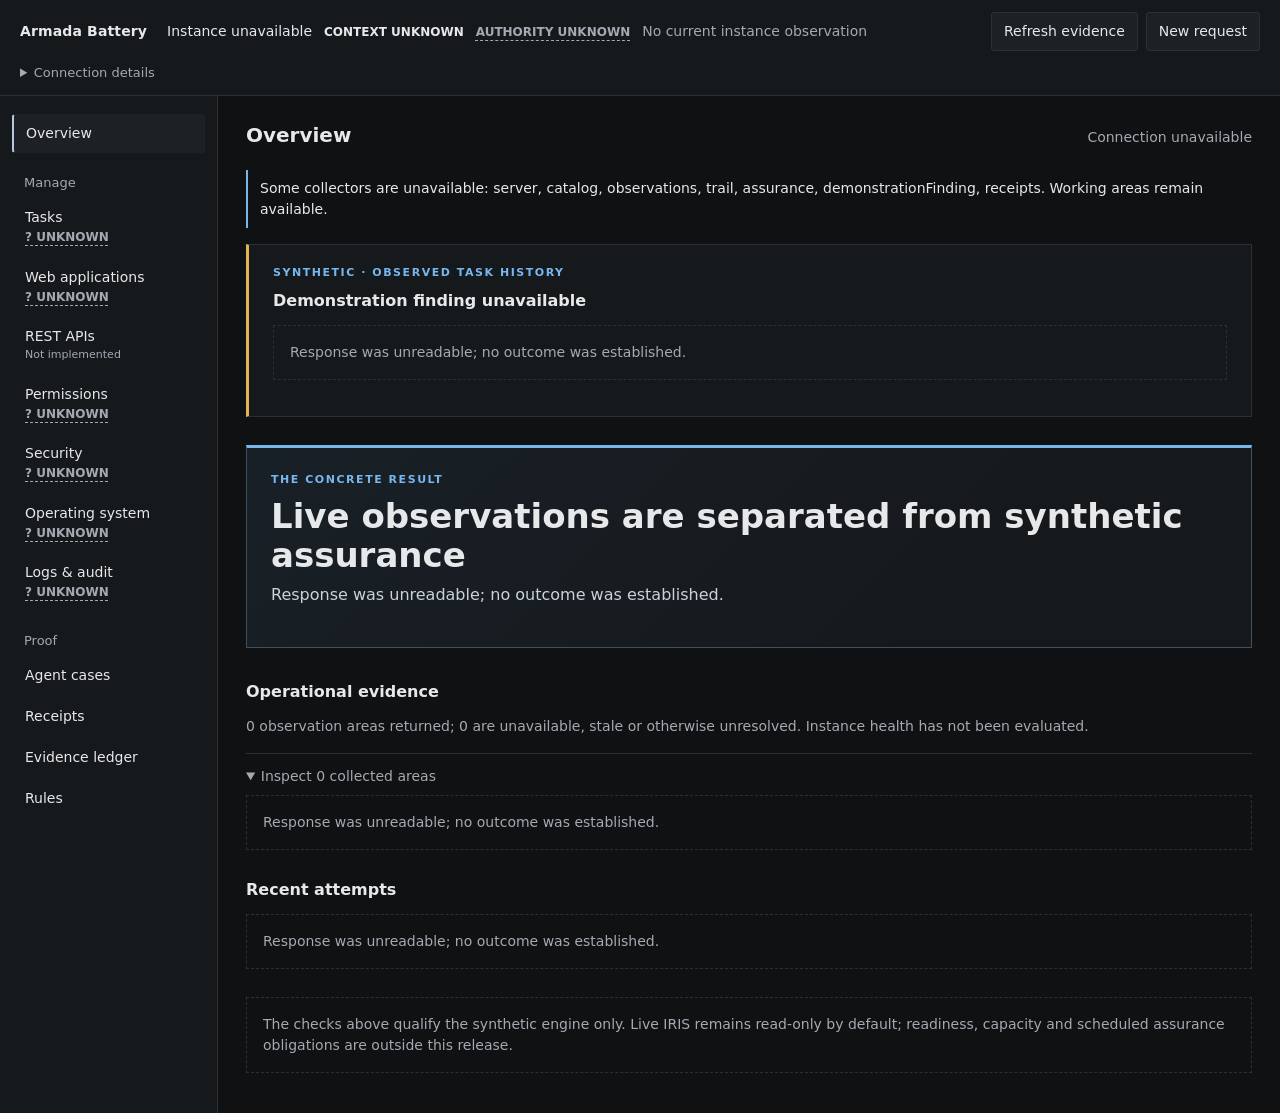
==== static/index.html @ 93148716 "Connect native AI Hub cases to durable receipts and qualify real IRIS workflow" ====
<!doctype html>
<html lang="en">
  <head>
    <meta charset="utf-8" />
    <meta name="viewport" content="width=device-width, initial-scale=1" />
    <title>Armada Battery · Operations</title>
    <link rel="stylesheet" href="/static/app.css" />
  </head>
  <body>
    <a class="skip" href="#workspace">Skip to workspace</a>
    <header class="status-bar">
      <strong class="wordmark">Armada Battery</strong>
      <span id="instance">Instance unknown</span
      ><span id="adapter" class="badge unknown">? CONNECTING</span
      ><span id="authority" class="badge unknown">? AUTHORITY UNKNOWN</span>
      <span id="freshness" class="quiet">No observation yet</span>
      <div class="header-actions">
        <button id="refresh" type="button">Refresh evidence</button
        ><button id="new-request" type="button">New request</button>
      </div>
      <details class="instance-detail">
        <summary>Connection details</summary>
        <div id="connection">Connecting…</div>
      </details>
    </header>
    <div class="shell">
      <nav aria-label="Management areas" id="navigation">
        <button
          class="nav-toggle"
          type="button"
          aria-expanded="false"
          aria-controls="nav-items"
        >
          Management navigation
        </button>
        <div id="nav-items">
          <button data-page="overview" aria-current="page">Overview</button>
          <p>Manage</p>
          <button data-page="tasks">
            Tasks <span data-quality="tasks"></span>
          </button>
          <button data-page="webapps">
            Web applications <span data-quality="web_apps"></span>
          </button>
          <button data-page="rest">
            REST APIs <span class="quiet">Not implemented</span>
          </button>
          <button data-page="permissions">
            Permissions <span data-quality="users"></span>
          </button>
          <button data-page="security">
            Security <span data-quality="tls"></span>
          </button>
          <button data-page="os">
            Operating system <span data-quality="system"></span>
          </button>
          <button data-page="logs">
            Logs &amp; audit <span data-quality="audit"></span>
          </button>
          <p>Proof</p>
          <button data-page="cases">Agent cases</button>
          <button data-page="receipts">Receipts</button>
          <button data-page="ledger">Evidence ledger</button>
          <button data-page="rules">Rules</button>
        </div>
      </nav>
      <main id="workspace" tabindex="-1">
        <div class="page-heading">
          <h1 id="page-title">Overview</h1>
          <span id="page-state" class="quiet">Loading observations…</span>
        </div>
        <div
          id="status-message"
          role="status"
          aria-atomic="true"
          class="message"
        ></div>
        <div
          id="error-message"
          role="alert"
          aria-atomic="true"
          class="error-message"
        ></div>
        <section id="login-panel" hidden>
          <h2>Operator sign-in</h2>
          <p>
            Enter this installation’s Battery access key. IRIS credentials
            remain on the server.
          </p>
          <form id="login-form">
            <label for="access-key">Access key</label
            ><input
              id="access-key"
              type="password"
              autocomplete="current-password"
              required
            /><button type="submit">Sign in</button>
          </form>
        </section>
        <section id="page-content"></section>
        <section id="request-workspace" hidden>
          <ol id="lifecycle" class="lifecycle" aria-label="Action lifecycle">
            <li data-stage="prepare" aria-current="step">1 Prepare</li>
            <li data-stage="authorize">2 Authorize</li>
            <li data-stage="execute">3 Execute</li>
            <li data-stage="verify">4 Verify</li>
          </ol>
          <p id="certificate-time" class="quiet">No authorization prepared.</p>
          <details id="intent-editor" open>
            <summary>Requested outcome</summary>
            <form id="intent-form">
              <label for="workflow">Request</label>
              <select id="workflow">
                <option value="run">Run an existing task once</option>
                <option value="schedule">Schedule an existing task</option>
                <option value="webapp">Create a REST application</option>
                <option value="role">Give a user a reviewed role</option>
              </select>
              <div class="workflow-fields" data-workflow="run schedule">
                <label for="task">Task</label
                ><select id="task"></select>
                <div id="task-detail" class="detail"></div>
              </div>
              <div class="workflow-fields" data-workflow="run">
                <label class="check"
                  ><input id="reviewed" type="checkbox" /> I reviewed this task
                  definition and its described side effects.</label
                >
              </div>
              <div class="workflow-fields" data-workflow="schedule" hidden>
                <label for="period">Period</label>
                <select id="period">
                  <option>Daily</option>
                  <option>Weekly</option>
                  <option>Monthly</option>
                  <option>On Demand</option>
                </select>
                <label for="start-time">Server-local start time</label
                ><input id="start-time" value="02:30" placeholder="HH:MM" />
                <label for="every">Every</label><input id="every" value="1" />
                <label for="day">Day(s)</label
                ><input id="day" placeholder="Weekly: 1–7, e.g. 27" />
              </div>
              <div class="workflow-fields" data-workflow="webapp" hidden>
                <label for="app-name">Application path</label
                ><input id="app-name" value="/api/orders" />
                <label for="namespace">Namespace</label
                ><select id="namespace"></select>
                <label for="dispatch">Dispatch class</label
                ><input id="dispatch" value="Demo.Orders" />
                <label for="resource">Access resource</label
                ><select id="resource"></select>
              </div>
              <div class="workflow-fields" data-workflow="role" hidden>
                <label for="username">User</label
                ><select id="username"></select>
                <label for="role-name">Role</label
                ><select id="role-name"></select>
                <label class="check"
                  ><input id="role-reviewed" type="checkbox" /> I reviewed this
                  role’s resources and inherited roles.</label
                >
              </div>
              <button id="prepare" type="submit">Prepare change</button>
            </form>
          </details>
          <div class="decision-grid">
            <section class="finding-panel">
              <h2 id="finding-title">No action prepared</h2>
              <p id="finding-copy">Choose an outcome and review its target.</p>
              <h3>Prerequisites</h3>
              <div id="blockers">
                ? UNKNOWN — preparation has not evaluated this request.
              </div>
              <details>
                <summary>Inspect evidence and rule</summary>
                <div id="rule"></div>
                <div id="plan-evidence"></div>
              </details>
            </section>
            <section class="action-panel">
              <h2 id="action-title">Waiting for preparation</h2>
              <div id="contract"></div>
              <div class="action-controls">
                <p id="action-copy">
                  Prepare the exact intended change to establish eligibility.
                </p>
                <button id="execute" type="button" disabled>
                  Execute and verify
                </button>
              </div>
              <div id="receipt"></div>
            </section>
          </div>
        </section>
      </main>
    </div>
    <script src="/static/app.js"></script>
  </body>
</html>
---- static/app.css ----
:root {
  color-scheme: dark;
  --bg: #0f1113;
  --surface: #16191c;
  --raised: #1d2125;
  --rule: #2b3036;
  --text: #e6e8ea;
  --text-2: #a3aab2;
  --safe: #70c18b;
  --watch: #e3b254;
  --act: #f17e69;
  --blocked: #e681b7;
  --verify: #78b6ee;
  --unknown: #a3aab2;
  --focus: #b5c9de;
}
* {
  box-sizing: border-box;
}
body {
  margin: 0;
  background: var(--bg);
  color: var(--text);
  font:
    14px/1.5 system-ui,
    -apple-system,
    "Segoe UI",
    sans-serif;
  font-variant-numeric: tabular-nums;
}
button,
input,
select,
textarea {
  font: inherit;
  color: inherit;
}
button,
input,
select {
  border: 1px solid var(--rule);
  border-radius: 3px;
  background: var(--raised);
  padding: 8px 12px;
}
button {
  cursor: pointer;
}
button:hover:not(:disabled) {
  border-color: var(--text-2);
  background: #252b31;
}
button:disabled {
  color: var(--text-2);
  cursor: not-allowed;
  background: var(--surface);
}
button:focus-visible,
a:focus-visible,
input:focus-visible,
select:focus-visible,
summary:focus-visible,
[tabindex]:focus-visible {
  outline: 2px solid var(--focus);
  outline-offset: 3px;
}
a {
  color: var(--verify);
}
h1 {
  font-size: 20px;
  margin: 0;
}
h2 {
  font-size: 16px;
  margin: 0 0 12px;
}
h3 {
  font-size: 14px;
  margin: 20px 0 8px;
}
p {
  margin: 8px 0 16px;
}
code,
pre,
time,
.digest {
  font:
    13px/1.5 ui-monospace,
    "SFMono-Regular",
    Consolas,
    monospace;
}
pre {
  white-space: pre-wrap;
  overflow-wrap: anywhere;
  background: var(--bg);
  padding: 12px;
  border: 1px solid var(--rule);
  max-height: 400px;
  overflow: auto;
}
small,
.quiet {
  color: var(--text-2);
}
[hidden] {
  display: none !important;
}
.skip {
  position: absolute;
  left: 12px;
  top: -80px;
  background: var(--surface);
  padding: 12px;
  z-index: 10;
}
.skip:focus {
  top: 8px;
}
.status-bar {
  display: flex;
  gap: 12px;
  align-items: center;
  flex-wrap: wrap;
  padding: 12px 20px;
  border-bottom: 1px solid var(--rule);
  background: var(--surface);
}
.wordmark {
  margin-right: 8px;
  font-weight: 650;
  letter-spacing: 0.01em;
}
.header-actions {
  display: flex;
  gap: 8px;
  margin-left: auto;
}
.instance-detail {
  width: 100%;
  margin: 0;
  font-size: 13px;
  border: 0;
  padding: 0;
}
.instance-detail div {
  overflow-wrap: anywhere;
  padding: 8px 0;
  color: var(--text-2);
}
.shell {
  display: grid;
  grid-template-columns: 218px minmax(0, 1fr);
  min-height: calc(100vh - 104px);
}
nav {
  padding: 16px 12px;
  border-right: 1px solid var(--rule);
  background: var(--surface);
}
nav p {
  font-size: 13px;
  color: var(--text-2);
  padding: 0 12px;
  margin: 20px 0 6px;
}
nav button {
  display: block;
  text-align: left;
  width: 100%;
  border-color: transparent;
  background: transparent;
  padding: 8px 12px;
  margin: 2px 0;
}
nav button span {
  display: block;
  font-size: 11px;
}
nav [aria-current="page"] {
  background: var(--raised);
  border-left: 2px solid var(--focus);
}
.nav-toggle {
  display: none;
}
main {
  padding: 24px 28px;
  min-width: 0;
  max-width: 1600px;
  width: 100%;
}
.page-heading {
  display: flex;
  gap: 16px;
  align-items: baseline;
  justify-content: space-between;
  margin-bottom: 20px;
}
.message:empty,
.error-message:empty {
  display: none;
}
.message {
  border-left: 2px solid var(--verify);
  padding: 8px 12px;
  margin-bottom: 16px;
}
.error-message {
  border-left: 2px solid var(--act);
  padding: 8px 12px;
  margin-bottom: 16px;
  color: var(--act);
}
.badge {
  display: inline-flex;
  gap: 6px;
  align-items: center;
  font-size: 12px;
  white-space: normal;
  font-weight: 600;
}
.safe {
  color: var(--safe);
}
.watch {
  color: var(--watch);
}
.act {
  color: var(--act);
}
.blocked {
  color: var(--blocked);
}
.verify {
  color: var(--verify);
}
.unknown {
  color: var(--unknown);
  text-decoration: underline dashed;
  text-underline-offset: 4px;
}
.table-wrap {
  width: 100%;
  overflow: auto;
  margin: 12px 0 24px;
}
table {
  width: 100%;
  border-collapse: collapse;
  font-size: 13px;
}
th {
  text-align: left;
  font-weight: 500;
  color: var(--text-2);
  padding: 8px 12px;
  border-bottom: 1px solid var(--rule);
}
td {
  vertical-align: top;
  padding: 8px 12px;
  border-bottom: 1px solid var(--rule);
  overflow-wrap: anywhere;
}
td:first-child {
  padding-left: 0;
}
td small {
  display: block;
  margin-top: 4px;
}
.section {
  margin-bottom: 28px;
}
.finding-card {
  padding: 20px 24px;
  border: 1px solid var(--rule);
  border-left: 3px solid var(--watch);
  background: var(--surface);
}
.finding-card-heading {
  display: flex;
  align-items: baseline;
  justify-content: space-between;
  gap: 12px;
  flex-wrap: wrap;
}
.finding-card .fields {
  margin-bottom: 16px;
}
.finding-card > button {
  margin-right: 8px;
}
.proof-result {
  margin: 0 0 32px;
  padding: 24px;
  border: 1px solid #42505c;
  border-top: 3px solid var(--verify);
  background: linear-gradient(135deg, #182027 0%, var(--surface) 70%);
}
.proof-result h2 {
  margin-bottom: 8px;
  font-size: clamp(22px, 3vw, 34px);
  line-height: 1.15;
}
.eyebrow {
  margin: 0 0 8px;
  color: var(--verify);
  font-size: 11px;
  font-weight: 750;
  letter-spacing: .14em;
}
.proof-lede {
  max-width: 820px;
  color: #cbd2d8;
  font-size: 16px;
}
.proof-metrics {
  display: grid;
  grid-template-columns: repeat(3, minmax(0, 1fr));
  gap: 1px;
  margin: 22px 0;
  background: var(--rule);
  border: 1px solid var(--rule);
}
.proof-metrics div {
  display: flex;
  flex-direction: column;
  padding: 16px;
  background: var(--raised);
}
.proof-metrics strong {
  color: var(--safe);
  font-size: 26px;
  line-height: 1;
}
.proof-metrics span {
  margin-top: 7px;
  color: var(--text-2);
  font-size: 12px;
  text-transform: uppercase;
  letter-spacing: .05em;
}
.proof-disclosure {
  border-top: 0;
}
.proof-checks {
  display: grid;
  grid-template-columns: repeat(2, minmax(0, 1fr));
  gap: 10px;
  padding: 0;
  list-style: none;
}
.proof-checks li {
  display: grid;
  grid-template-columns: auto 1fr;
  gap: 2px 10px;
  padding: 12px;
  border: 1px solid var(--rule);
}
.proof-checks li span:last-child {
  grid-column: 2;
  color: var(--text-2);
  font-size: 12px;
}
.proof-actions {
  display: flex;
  gap: 14px;
  align-items: center;
  margin-top: 20px;
}
.proof-actions button {
  border-color: var(--verify);
  background: #20394f;
  font-weight: 650;
}
.receipt-verdict {
  margin: 14px 0;
  padding: 12px;
  border-left: 3px solid var(--safe);
  background: var(--raised);
  font-size: 15px;
}
.empty {
  border: 1px dashed var(--rule);
  padding: 16px;
  color: var(--text-2);
}
.lifecycle {
  display: flex;
  gap: 16px;
  list-style: none;
  padding: 12px 0;
  border-block: 1px solid var(--rule);
  margin: 0;
}
.lifecycle li {
  color: var(--text-2);
  font-size: 13px;
}
.lifecycle [aria-current="step"] {
  color: var(--text);
  font-weight: 650;
  border-bottom: 2px solid var(--focus);
}
details {
  border-top: 1px solid var(--rule);
  padding-top: 12px;
  margin: 16px 0;
}
summary {
  cursor: pointer;
  color: var(--text-2);
}
#intent-editor {
  margin-bottom: 24px;
}
#intent-form {
  max-width: 680px;
  padding: 12px 0;
}
label {
  display: block;
  margin: 12px 0 6px;
  color: var(--text-2);
}
input:not([type="checkbox"]),
select {
  display: block;
  width: 100%;
}
.check {
  display: flex;
  gap: 8px;
  align-items: flex-start;
  color: var(--text);
  margin-block: 16px;
}
.check input {
  width: 16px;
  height: 16px;
  flex: 0 0 16px;
  margin: 3px 0;
}
.detail {
  color: var(--text-2);
  margin-top: 8px;
  font-size: 13px;
}
.decision-grid {
  display: grid;
  grid-template-columns: minmax(0, 1.3fr) minmax(0, 1fr);
  gap: 16px;
}
.finding-panel,
.action-panel {
  background: var(--surface);
  border: 1px solid var(--rule);
  padding: 16px;
  min-width: 0;
}
.prerequisite {
  border-top: 1px solid var(--rule);
  padding: 10px 0;
}
.prerequisite small {
  display: block;
}
.action-controls {
  border-top: 1px solid var(--rule);
  padding-top: 12px;
  margin-top: 16px;
}
.action-controls button {
  width: 100%;
  border-color: var(--focus);
}
dl.fields {
  display: grid;
  grid-template-columns: minmax(105px, 0.6fr) minmax(0, 1fr);
  gap: 6px 16px;
  margin: 12px 0;
  font-size: 13px;
}
.fields dt {
  color: var(--text-2);
}
.fields dd {
  margin: 0;
  overflow-wrap: anywhere;
}
.receipt-document {
  border-top: 2px solid var(--rule);
  padding-top: 16px;
  margin-top: 20px;
}
.digest {
  font-size: 12px;
  overflow-wrap: anywhere;
}
.digest button {
  padding: 2px 6px;
  margin-left: 6px;
  font-size: 12px;
}
.toolbar {
  display: flex;
  gap: 8px;
  flex-wrap: wrap;
  margin: 12px 0;
}
.receipt-document h2 {
  overflow-wrap: anywhere;
}
#prepare {
  margin-top: 12px;
}
#login-panel {
  max-width: 480px;
  padding: 20px;
  border: 1px solid var(--rule);
}
#login-panel button {
  margin-top: 16px;
}
@media (max-width: 1100px) {
  .shell {
    grid-template-columns: 1fr;
    grid-template-rows: auto 1fr;
  }
  nav {
    border-right: 0;
    border-bottom: 1px solid var(--rule);
    padding: 8px 16px;
  }
  .nav-toggle {
    display: block;
  }
  #nav-items {
    display: none;
  }
  nav[data-open="true"] #nav-items {
    display: grid;
    grid-template-columns: repeat(3, minmax(0, 1fr));
  }
  nav p {
    grid-column: 1/-1;
  }
  .decision-grid {
    grid-template-columns: 1fr;
  }
  main {
    padding: 20px;
  }
  .status-bar {
    gap: 8px;
  }
  .page-heading {
    align-items: flex-start;
  }
}
@media (max-width: 600px) {
  body { font-size: 16px; }
  button, select, input:not([type="checkbox"]), summary { min-height: 44px; }
  button, select, input, textarea { font-size: 16px; }
  summary { display: list-item; padding-block: 10px; }
  label.check { min-height: 44px; align-items: center; }

  .status-bar {
    padding: 12px;
    gap: 8px;
  }
  .wordmark {
    font-size: 13px;
  }
  .header-actions {
    width: 100%;
    margin-left: 0;
  }
  .header-actions button {
    flex: 1;
    padding: 8px;
  }
  #freshness {
    font-size: 12px;
  }
  main {
    padding: 16px 12px 88px;
  }
  .page-heading {
    display: block;
  }
  .page-heading span {
    display: block;
    margin-top: 6px;
  }
  nav[data-open="true"] #nav-items {
    grid-template-columns: 1fr 1fr;
  }
  .lifecycle {
    gap: 10px;
    position: sticky;
    top: 0;
    background: var(--bg);
    z-index: 2;
  }
  .lifecycle li {
    font-size: 12px;
  }
  .table-wrap {
    overflow: visible;
  }
  table,
  tbody,
  tr,
  td {
    display: block;
  }
  thead {
    display: none;
  }
  tr {
    padding: 12px 0;
    border-bottom: 1px solid var(--rule);
  }
  td,
  td:first-child {
    padding: 4px 0;
    border: 0;
  }
  td::before {
    content: attr(data-label);
    display: block;
    font-size: 12px;
    color: var(--text-2);
  }
  dl.fields {
    grid-template-columns: 1fr;
    gap: 2px;
  }
  .fields dd {
    margin-bottom: 8px;
  }
  .action-controls {
    position: sticky;
    bottom: 0;
    background: var(--surface);
    padding: 12px;
    border: 1px solid var(--rule);
    z-index: 2;
  }
  .action-controls p {
    font-size: 13px;
    margin: 0 0 8px;
  }
  .finding-panel,
  .action-panel {
    padding: 12px;
  }
  .instance-detail {
    font-size: 12px;
  }
  .proof-result {
    padding: 18px 14px;
  }
  .proof-metrics,
  .proof-checks {
    grid-template-columns: 1fr;
  }
  .proof-actions {
    align-items: stretch;
    flex-direction: column;
  }
}
@media (prefers-reduced-motion: reduce) {
  * {
    scroll-behavior: auto !important;
  }
}
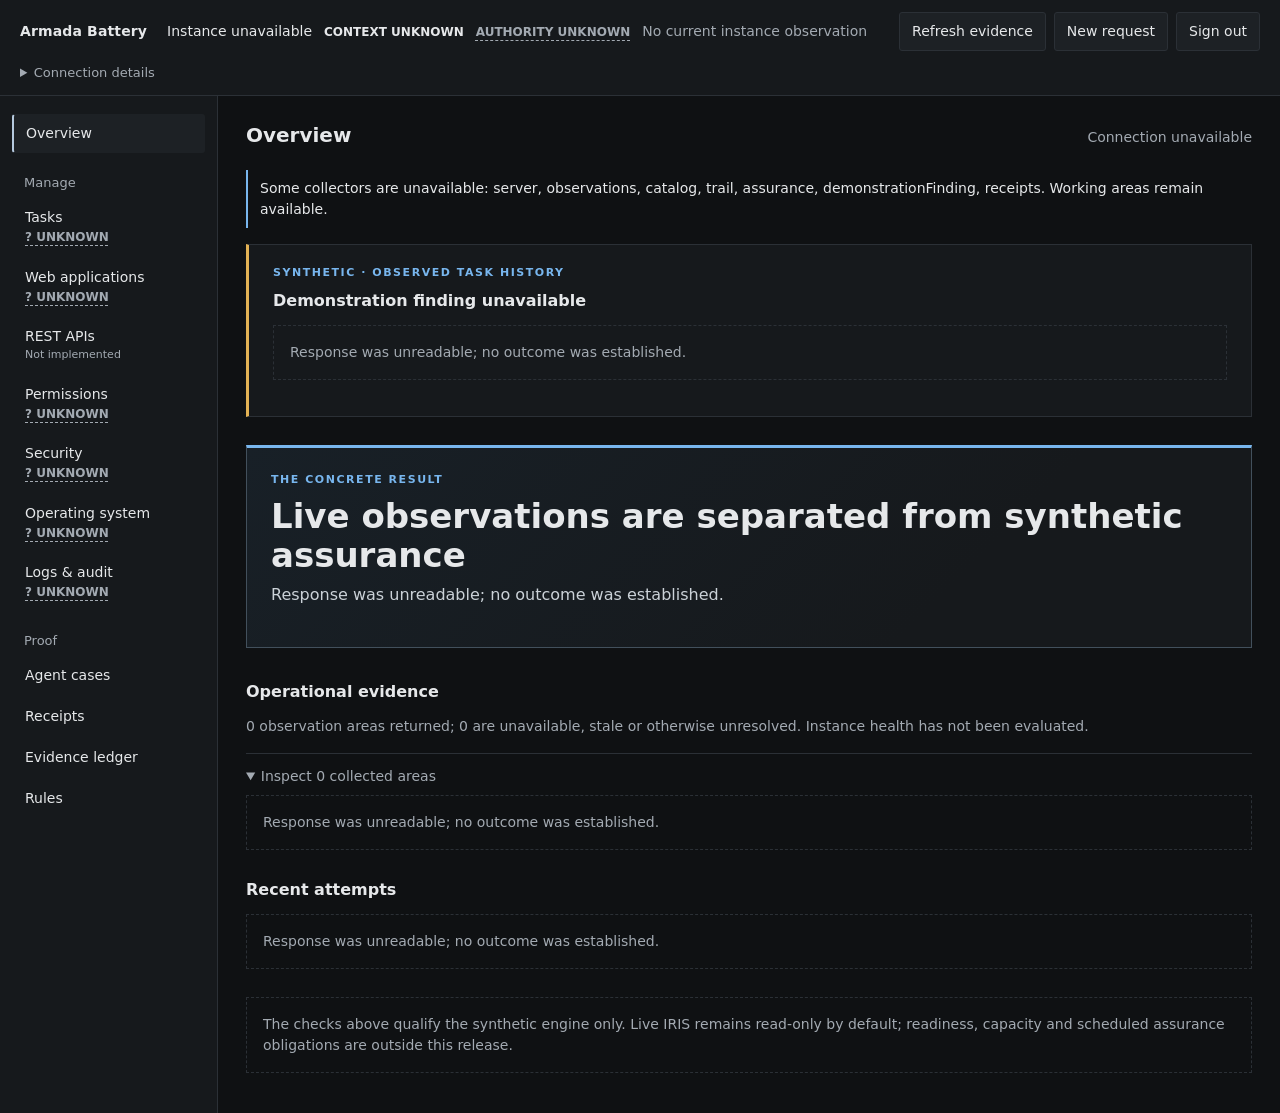
==== commit 1f30e689: "Add case lease recovery, operator sessions and durable review budgets" ====
--- a/static/index.html
+++ b/static/index.html
@@ -17,6 +17,7 @@
       <div class="header-actions">
         <button id="refresh" type="button">Refresh evidence</button
         ><button id="new-request" type="button">New request</button>
+        <button id="sign-out" type="button">Sign out</button>
       </div>
       <details class="instance-detail">
         <summary>Connection details</summary>
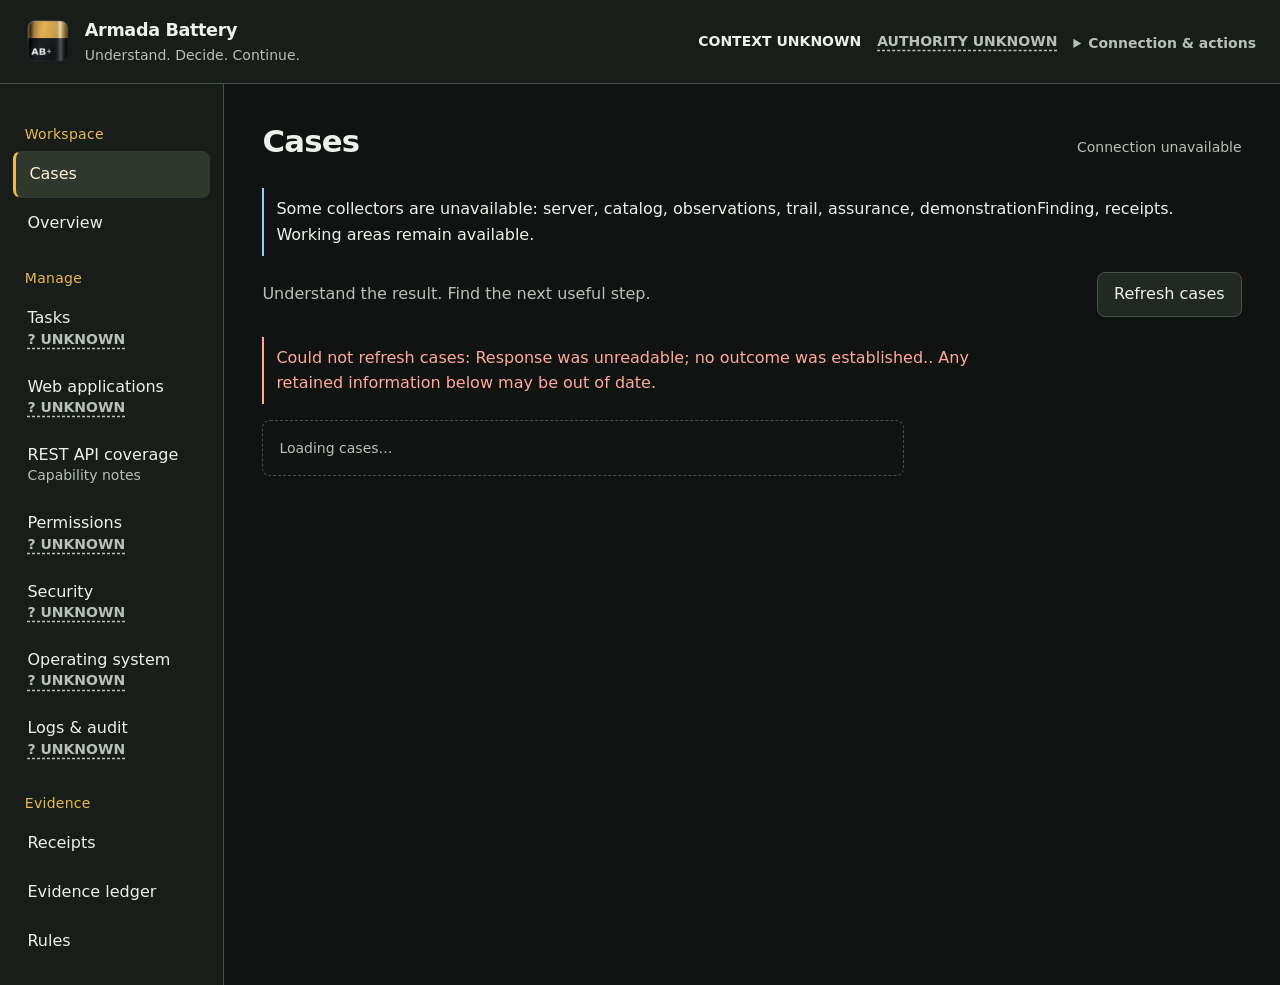
==== commit 84947876: "Refine Battery workspace around readable tasks and durable navigation" ====
--- a/static/index.html
+++ b/static/index.html
@@ -4,24 +4,24 @@
     <meta charset="utf-8" />
     <meta name="viewport" content="width=device-width, initial-scale=1" />
     <title>Armada Battery · Operations</title>
+    <link rel="icon" href="/static/battery-logo.png" />
     <link rel="stylesheet" href="/static/app.css" />
   </head>
   <body>
     <a class="skip" href="#workspace">Skip to workspace</a>
     <header class="status-bar">
-      <strong class="wordmark">Armada Battery</strong>
-      <span id="instance">Instance unknown</span
-      ><span id="adapter" class="badge unknown">? CONNECTING</span
-      ><span id="authority" class="badge unknown">? AUTHORITY UNKNOWN</span>
-      <span id="freshness" class="quiet">No observation yet</span>
-      <div class="header-actions">
-        <button id="refresh" type="button">Refresh evidence</button
-        ><button id="new-request" type="button">New request</button>
-        <button id="sign-out" type="button">Sign out</button>
-      </div>
+      <a class="brand" href="#cases" aria-label="Armada Battery — Cases"><img src="/static/battery-logo.png" width="48" height="48" alt="" /><span><strong class="wordmark">Armada Battery</strong><small>Understand. Decide. Continue.</small></span></a>
+      <span id="adapter" class="badge unknown">Connecting…</span>
+      <span id="authority" class="badge unknown">Authority unknown</span>
       <details class="instance-detail">
-        <summary>Connection details</summary>
+        <summary>Connection &amp; actions</summary>
+        <div class="connection-meta"><span id="instance">Instance unknown</span><span id="freshness" class="quiet">No observation yet</span></div>
         <div id="connection">Connecting…</div>
+        <div class="header-actions">
+          <button id="refresh" type="button">Refresh evidence</button>
+          <button id="new-request" type="button">New request</button>
+          <button id="sign-out" type="button">Sign out</button>
+        </div>
       </details>
     </header>
     <div class="shell">
@@ -32,10 +32,10 @@
           aria-expanded="false"
           aria-controls="nav-items"
         >
-          Management navigation
+          Menu · <span id="nav-current">Cases</span>
         </button>
         <div id="nav-items">
-          <button data-page="overview" aria-current="page">Overview</button>
+          <p>Workspace</p><button data-page="cases" aria-current="page">Cases</button><button data-page="overview">Overview</button>
           <p>Manage</p>
           <button data-page="tasks">
             Tasks <span data-quality="tasks"></span>
@@ -44,7 +44,7 @@
             Web applications <span data-quality="web_apps"></span>
           </button>
           <button data-page="rest">
-            REST APIs <span class="quiet">Not implemented</span>
+            REST API coverage <span class="quiet">Capability notes</span>
           </button>
           <button data-page="permissions">
             Permissions <span data-quality="users"></span>
@@ -58,8 +58,7 @@
           <button data-page="logs">
             Logs &amp; audit <span data-quality="audit"></span>
           </button>
-          <p>Proof</p>
-          <button data-page="cases">Agent cases</button>
+          <p>Evidence</p>
           <button data-page="receipts">Receipts</button>
           <button data-page="ledger">Evidence ledger</button>
           <button data-page="rules">Rules</button>
@@ -67,7 +66,7 @@
       </nav>
       <main id="workspace" tabindex="-1">
         <div class="page-heading">
-          <h1 id="page-title">Overview</h1>
+          <h1 id="page-title">Cases</h1>
           <span id="page-state" class="quiet">Loading observations…</span>
         </div>
         <div
--- a/static/app.css
+++ b/static/app.css
@@ -680,3 +680,150 @@
     scroll-behavior: auto !important;
   }
 }
+
+/* Decision briefs use the existing theme; working controls remain readable. */
+.decision-brief { max-width: 72rem; overflow-wrap: anywhere; }
+.decision-brief textarea { display: block; width: 100%; box-sizing: border-box; margin: .6rem 0 1rem; font: inherit; color: inherit; background: var(--bg, #101315); padding: .7rem; }
+.decision-brief button { white-space: normal; min-height: 44px; margin: .3rem .5rem .3rem 0; }
+.decision-brief summary { cursor: pointer; padding: .8rem 0; }
+.decision-brief .decision-next { font-weight: 600; }
+.decision-brief td { overflow-wrap: anywhere; white-space: normal; }
+@media (max-width: 600px) { .decision-brief { font-size: 1rem; } .decision-brief button { width: 100%; } }
+
+.decision-brief button { max-width: 100%; box-sizing: border-box; }
+@media (max-width: 600px) { .decision-brief button { margin-right: 0; } }
+
+/* Battery workspace: reading, decisions, and evidence share one visual language. */
+:root {
+  --bg: #101311; --surface: #181d19; --raised: #222922;
+  --rule: #465247; --text: #eef1eb; --text-2: #b6c1b7;
+  --brand: #e9bb4c; --verify: #99caff; --focus: #e9bb4c;
+  --safe: #9bddac; --watch: #f2cd77; --act: #ffa99b; --blocked: #eeb8dd; --unknown: #b6c1b7;
+}
+body { font-size: 1rem; line-height: 1.6; }
+h1, h2, h3 { letter-spacing: -.025em; line-height: 1.25; }
+h1 { font-size: clamp(1.6rem, 2.4vw, 2.2rem); }
+h2 { font-size: 1.35rem; }
+h3 { font-size: 1.1rem; }
+p { max-width: 72ch; }
+button, input, select, textarea { font-size: 1rem; border-radius: 8px; min-width: 0; max-width: 100%; }
+button { min-height: 44px; padding: .65rem 1rem; white-space: normal; line-height: 1.4; }
+button:hover:not(:disabled) { background: #303a31; border-color: var(--text-2); }
+button.primary { background: #a9d0fb; color: #102238; font-weight: 650; border-color: #a9d0fb; }
+button.primary:hover:not(:disabled) { background: #c8e2ff; }
+input, select, textarea { border: 1px solid var(--rule); background: var(--bg); color: var(--text); padding: .7rem; }
+input[type=radio], input[type=checkbox] { accent-color: var(--verify); }
+a { color: var(--verify); text-underline-offset: .2em; }
+:focus-visible { outline: 3px solid var(--focus); outline-offset: 3px; }
+.status-bar { padding: 1rem 1.5rem; gap: .6rem 1rem; border-bottom: 1px solid var(--rule); align-items: center; }
+.brand { display: inline-flex; align-items: center; gap: .8rem; margin-right: auto; color: var(--text); text-decoration: none; }
+.brand img { width: 48px; height: 48px; border-radius: 12px; flex: 0 0 auto; }
+.brand span { display: grid; }
+.wordmark { font-size: 1.1rem; letter-spacing: -.02em; }
+.brand small { font-size: .875rem; color: var(--text-2); }
+.header-actions { gap: .5rem; margin-left: 0; }
+#instance, #freshness, .instance-detail, .badge { font-size: .875rem; }
+#instance { max-width: 20ch; overflow-wrap: anywhere; }
+.instance-detail { padding-top: .25rem; }
+.instance-detail summary { width: fit-content; min-height: 32px; cursor: pointer; }
+.shell { grid-template-columns: 224px minmax(0,1fr); }
+nav { padding: 1.2rem .8rem; }
+nav p { font-size: .875rem; letter-spacing: .02em; color: var(--brand); }
+nav button { padding: .7rem .85rem; border-radius: 8px; }
+nav button span { font-size: .875rem; font-weight: 400; }
+nav [aria-current=page] { border-left: 3px solid var(--brand); background: #30382d; color: #fff4d9; }
+main { max-width: 1480px; padding: clamp(1.25rem,3vw,3rem); }
+.page-heading { gap: 1rem; margin-bottom: 1.75rem; }
+.page-heading > span { max-width: 32ch; font-size: .875rem; color: var(--text-2); }
+.fields, table, .quiet, .empty, small { font-size: .875rem; }
+.fields dd { overflow-wrap: anywhere; }
+.empty { padding: 1rem; border-radius: 8px; color: var(--text-2); }
+.section { margin: 1.5rem 0; }
+#page-content > details { border: 1px solid var(--rule); border-radius: 10px; margin: 1rem 0; padding: .3rem 1.1rem; background: var(--surface); }
+summary { cursor: pointer; font-weight: 550; min-height: 44px; padding: .65rem 0; }
+pre { font-size: .875rem; line-height: 1.6; max-height: 32rem; overflow: auto; background: #101611; border-radius: 6px; }
+.case-toolbar { display: flex; justify-content: space-between; align-items: center; gap: 1rem; margin-bottom: 1.25rem; flex-wrap: wrap; }
+.page-intro { margin: 0; color: var(--text-2); }
+.case-filters { display: grid; grid-template-columns: minmax(0, 1fr) minmax(0, 1fr); gap: .4rem 1rem; padding: 1.25rem; border: 1px solid var(--rule); border-radius: 12px; background: var(--surface); }
+.case-filters label { margin: 0; font-size: .875rem; }
+.case-filters label[for=case-search] { grid-column: 1; grid-row: 1; }
+.case-filters #case-search { grid-column: 1; grid-row: 2; width: 100%; }
+.case-filters label[for=case-filter] { grid-column: 2; grid-row: 1; }
+.case-filters #case-filter { grid-column: 2; grid-row: 2; width: 100%; }
+.case-cards { display: grid; grid-template-columns: repeat(auto-fit,minmax(min(100%,22rem),1fr)); gap: 1rem; margin: 1.5rem 0; }
+.case-card { border: 1px solid var(--rule); border-radius: 14px; padding: 1.4rem; background: var(--surface); min-width: 0; overflow-wrap: anywhere; }
+.case-card button { text-align: left; color: var(--verify); font-size: 1.2rem; font-weight: 600; background: transparent; border: 0; padding: .3rem 0; }
+.case-card p { margin: .5rem 0; }
+.eyebrow { font-size: .875rem; letter-spacing: .025em; font-weight: 600; color: var(--brand); text-transform: none; }
+.case-status { font-weight: 550; }
+.decision-brief { margin: 0 0 1.5rem; padding: clamp(1.2rem,3vw,2.5rem); max-width: none; border: 1px solid var(--rule); border-top: 3px solid var(--brand); border-radius: 14px; background: var(--surface); }
+.decision-brief > .eyebrow { margin: 0 0 .8rem; }
+.decision-brief > h2 { font-size: clamp(1.45rem,2.3vw,2rem); max-width: 32ch; margin: 0 0 1rem; }
+.decision-brief > p { margin: .8rem 0; }
+.decision-brief > p:first-of-type { font-size: 1.05rem; }
+.decision-next { padding: .8rem 1rem; border-left: 3px solid var(--verify); background: #202c29; border-radius: 0 8px 8px 0; }
+.brief-limit { color: var(--text-2); font-size: .95rem; }
+.decision-brief details { margin: 1rem 0; border-top: 1px solid var(--rule); }
+.decision-brief button { margin: .4rem .5rem .4rem 0; }
+.decision-form { border-top: 1px solid var(--rule); margin-top: 1.5rem; padding-top: 1.5rem; }
+.decision-form fieldset { padding: 0; margin: 0 0 1.5rem; border: 0; min-width: 0; }
+.decision-form legend { font-weight: 600; font-size: 1.2rem; margin-bottom: 1rem; }
+.decision-option { display: flex; align-items: flex-start; gap: .85rem; border: 1px solid var(--rule); border-radius: 10px; padding: 1rem; margin: .65rem 0; cursor: pointer; }
+.decision-option:has(input:checked) { border-color: var(--verify); background: #253329; }
+.decision-option input { flex: 0 0 24px; width: 24px; height: 24px; margin: .1rem 0 0; min-height: 0; }
+.decision-option span { min-width: 0; }
+.decision-option strong { display: block; font-weight: 600; }
+.decision-option span span { display: block; color: var(--text-2); font-size: .875rem; margin-top: .25rem; }
+.decision-brief textarea { border: 1px solid var(--rule); border-radius: 8px; background: var(--bg); resize: vertical; }
+.case-story { max-width: 70ch; padding-left: 1.5rem; }
+.case-story li { padding: .6rem 0 .6rem .25rem; }
+.receipt-document { padding: 1.5rem; background: var(--surface); border: 1px solid var(--rule); border-radius: 14px; margin-top: 1rem; }
+.receipt-verdict { font-size: 1.1rem; line-height: 1.5; padding: 1rem; }
+#login-panel { max-width: 32rem; margin: 2rem auto; padding: 2rem; border: 1px solid var(--rule); border-top: 3px solid var(--brand); border-radius: 14px; background: var(--surface); }
+#login-panel input { width: 100%; }
+@media (max-width:1100px) {
+  .shell { grid-template-columns: minmax(0,1fr); }
+  nav { padding: .5rem 1rem; }
+  .brand { flex: 1 1 45%; }
+  main { max-width: 100%; }
+}
+@media (max-width:600px) {
+  .status-bar { padding: .85rem; }
+  .brand { width: 100%; flex-basis: 100%; }
+  #instance { max-width: none; }
+  .header-actions { flex-wrap: wrap; }
+  .header-actions button { flex: 1 1 7rem; }
+  main { padding: 1.25rem .85rem max(2rem,env(safe-area-inset-bottom)); }
+  .page-heading > span { max-width: none; }
+  .case-filters { display: flex; flex-direction: column; padding: 1rem; }
+  .case-filters label[for=case-filter] { margin-top: .6rem; }
+  nav[data-open=true] #nav-items { grid-template-columns: minmax(0,1fr); }
+  .case-toolbar { gap: .6rem; }
+  .decision-brief { padding: 1.1rem; }
+  .decision-brief button { margin-right: 0; width: 100%; }
+  .decision-option { padding: .85rem; }
+  .decision-option input { min-height: 0; }
+  .lifecycle { position: static; flex-wrap: wrap; }
+  .lifecycle li, .action-controls p, td::before, #freshness, .instance-detail { font-size: .875rem; }
+  .action-controls { position: static; }
+  .receipt-document, #login-panel { padding: 1.1rem; }
+  .fields, table, .quiet, .empty { font-size: .95rem; }
+}
+
+.connection-meta { display: flex; gap: 1rem; flex-wrap: wrap; }
+.instance-detail { flex-basis: 100%; }
+.instance-detail summary { min-height: 44px; }
+@media (min-width:1101px) {
+  .instance-detail { position: relative; width: auto; flex-basis: auto; }
+  .instance-detail[open] { flex-basis: 100%; }
+}
+@media (max-width:600px) {
+  .status-bar { gap: .3rem .75rem; }
+  .instance-detail summary { padding: .4rem 0; }
+  .nav-toggle { display: flex; gap: .5rem; align-items: center; }
+  #nav-current { font-size: 1rem; }
+}
+
+/* Working input boundaries stay distinguishable on both field and card surfaces. */
+:root { --control-border: #778574; }
+input, select, textarea, .decision-brief textarea, .decision-option { border-color: var(--control-border); }
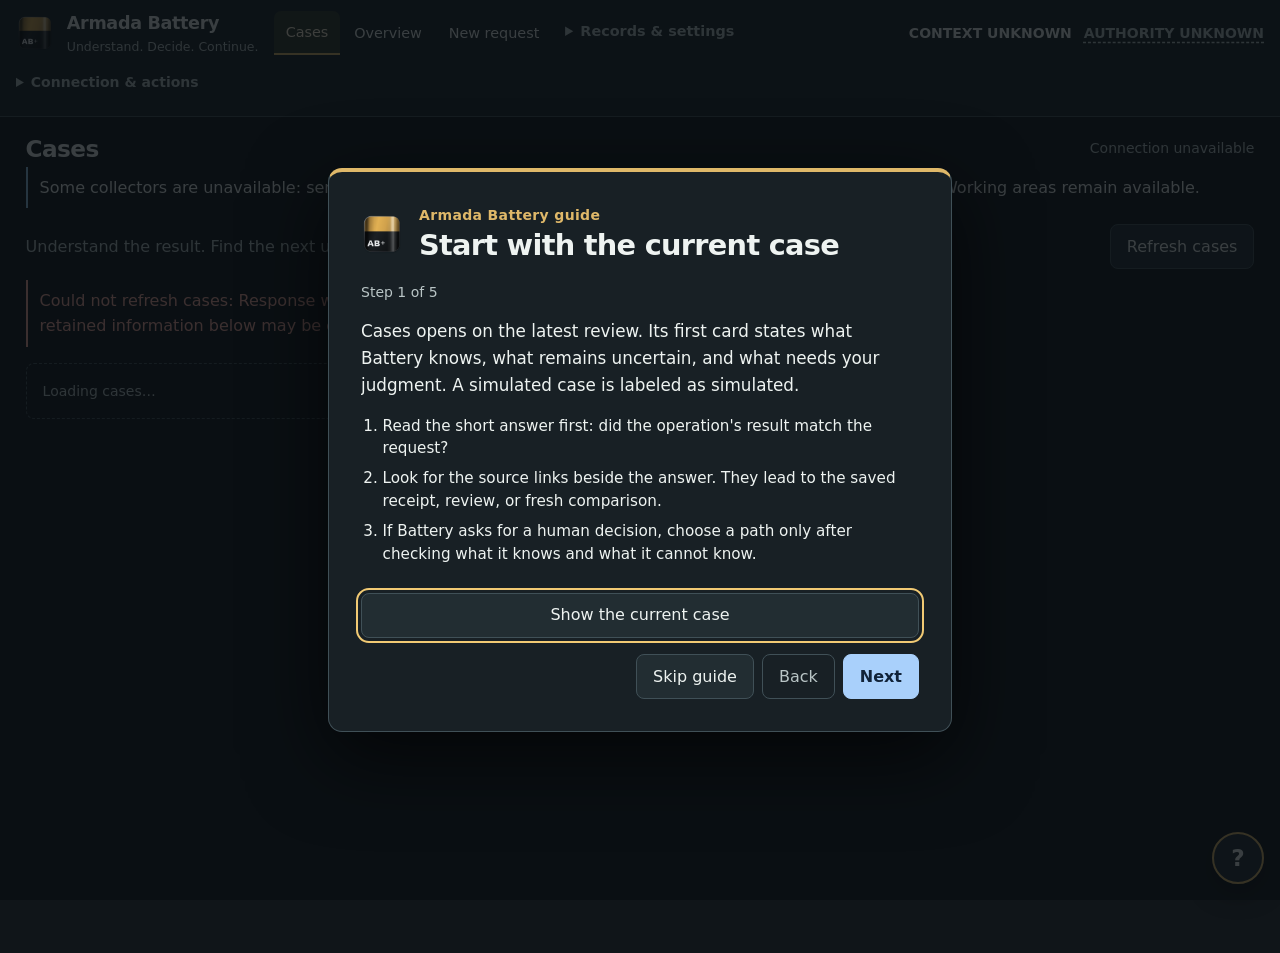
==== commit a228b562: "Refine Battery case journey and first-run guide" ====
--- a/static/index.html
+++ b/static/index.html
@@ -5,12 +5,35 @@
     <meta name="viewport" content="width=device-width, initial-scale=1" />
     <title>Armada Battery · Operations</title>
     <link rel="icon" href="/static/battery-logo.png" />
-    <link rel="stylesheet" href="/static/app.css" />
+    <link rel="stylesheet" href="/static/app.css?v=7cd8aec24669" />
   </head>
   <body>
     <a class="skip" href="#workspace">Skip to workspace</a>
     <header class="status-bar">
       <a class="brand" href="#cases" aria-label="Armada Battery — Cases"><img src="/static/battery-logo.png" width="48" height="48" alt="" /><span><strong class="wordmark">Armada Battery</strong><small>Understand. Decide. Continue.</small></span></a>
+      <nav aria-label="Management areas" id="navigation">
+        <button class="nav-toggle" type="button" aria-expanded="false" aria-controls="nav-items">Menu · <span id="nav-current">Cases</span></button>
+        <div id="nav-items">
+          <button data-page="cases" aria-current="page">Cases</button>
+          <button data-page="overview">Overview</button>
+          <button data-page="request">New request</button>
+          <details class="nav-more">
+            <summary>Records &amp; settings</summary>
+            <div class="nav-more-items">
+              <button data-page="tasks">Tasks <span data-quality="tasks"></span></button>
+              <button data-page="webapps">Web applications <span data-quality="web_apps"></span></button>
+              <button data-page="receipts">Receipts</button>
+              <button data-page="rest">REST API coverage <span class="quiet">Capability notes</span></button>
+              <button data-page="permissions">Permissions <span data-quality="users"></span></button>
+              <button data-page="security">Security <span data-quality="tls"></span></button>
+              <button data-page="os">Operating system <span data-quality="system"></span></button>
+              <button data-page="logs">Logs &amp; audit <span data-quality="audit"></span></button>
+              <button data-page="ledger">Evidence ledger</button>
+              <button data-page="rules">Rules</button>
+            </div>
+          </details>
+        </div>
+      </nav>
       <span id="adapter" class="badge unknown">Connecting…</span>
       <span id="authority" class="badge unknown">Authority unknown</span>
       <details class="instance-detail">
@@ -25,45 +48,6 @@
       </details>
     </header>
     <div class="shell">
-      <nav aria-label="Management areas" id="navigation">
-        <button
-          class="nav-toggle"
-          type="button"
-          aria-expanded="false"
-          aria-controls="nav-items"
-        >
-          Menu · <span id="nav-current">Cases</span>
-        </button>
-        <div id="nav-items">
-          <p>Workspace</p><button data-page="cases" aria-current="page">Cases</button><button data-page="overview">Overview</button>
-          <p>Manage</p>
-          <button data-page="tasks">
-            Tasks <span data-quality="tasks"></span>
-          </button>
-          <button data-page="webapps">
-            Web applications <span data-quality="web_apps"></span>
-          </button>
-          <button data-page="rest">
-            REST API coverage <span class="quiet">Capability notes</span>
-          </button>
-          <button data-page="permissions">
-            Permissions <span data-quality="users"></span>
-          </button>
-          <button data-page="security">
-            Security <span data-quality="tls"></span>
-          </button>
-          <button data-page="os">
-            Operating system <span data-quality="system"></span>
-          </button>
-          <button data-page="logs">
-            Logs &amp; audit <span data-quality="audit"></span>
-          </button>
-          <p>Evidence</p>
-          <button data-page="receipts">Receipts</button>
-          <button data-page="ledger">Evidence ledger</button>
-          <button data-page="rules">Rules</button>
-        </div>
-      </nav>
       <main id="workspace" tabindex="-1">
         <div class="page-heading">
           <h1 id="page-title">Cases</h1>
@@ -195,6 +179,14 @@
         </section>
       </main>
     </div>
-    <script src="/static/app.js"></script>
+    <button id="help-launcher" type="button" aria-label="Open Battery guide" title="Battery guide">?</button>
+    <dialog id="help-dialog" aria-labelledby="help-title">
+      <div class="help-head"><img src="/static/battery-logo.png" width="42" height="42" alt="" /><div><p class="eyebrow">Armada Battery guide</p><h2 id="help-title">Start with what needs your judgment</h2></div></div>
+      <p id="help-progress" class="quiet"></p>
+      <div id="help-body"></div>
+      <div id="help-try-slot"></div>
+      <div class="help-actions"><button id="help-dismiss" type="button">Skip guide</button><button id="help-back" type="button">Back</button><button id="help-next" type="button" class="primary">Next</button></div>
+    </dialog>
+    <script src="/static/app.js?v=cd145846c967"></script>
   </body>
 </html>
--- a/static/app.css
+++ b/static/app.css
@@ -1,18 +1,25 @@
 :root {
   color-scheme: dark;
-  --bg: #0f1113;
-  --surface: #16191c;
-  --raised: #1d2125;
-  --rule: #2b3036;
-  --text: #e6e8ea;
-  --text-2: #a3aab2;
-  --safe: #70c18b;
-  --watch: #e3b254;
-  --act: #f17e69;
-  --blocked: #e681b7;
-  --verify: #78b6ee;
-  --unknown: #a3aab2;
-  --focus: #b5c9de;
+  --bg: #101519;
+  --surface: #182025;
+  --raised: #222d32;
+  --rule: #405057;
+  --text: #eef3f1;
+  --text-2: #b9c5c6;
+  --brand: #dfb869;
+  --verify: #91c9ec;
+  --focus: #f1ca74;
+  --safe: #9bd9b3;
+  --watch: #f2ce84;
+  --act: #f5a99c;
+  --blocked: #eeb8dd;
+  --unknown: #b9c5c6;
+  --control-border: #83969b;
+  --paper: #f2eadb;
+  --paper-ink: #202b2d;
+  --paper-muted: #566568;
+  --paper-rule: #aab5af;
+  --paper-link: #145f84;
 }
 * {
   box-sizing: border-box;
@@ -694,12 +701,6 @@
 @media (max-width: 600px) { .decision-brief button { margin-right: 0; } }
 
 /* Battery workspace: reading, decisions, and evidence share one visual language. */
-:root {
-  --bg: #101311; --surface: #181d19; --raised: #222922;
-  --rule: #465247; --text: #eef1eb; --text-2: #b6c1b7;
-  --brand: #e9bb4c; --verify: #99caff; --focus: #e9bb4c;
-  --safe: #9bddac; --watch: #f2cd77; --act: #ffa99b; --blocked: #eeb8dd; --unknown: #b6c1b7;
-}
 body { font-size: 1rem; line-height: 1.6; }
 h1, h2, h3 { letter-spacing: -.025em; line-height: 1.25; }
 h1 { font-size: clamp(1.6rem, 2.4vw, 2.2rem); }
@@ -732,7 +733,7 @@
 nav button { padding: .7rem .85rem; border-radius: 8px; }
 nav button span { font-size: .875rem; font-weight: 400; }
 nav [aria-current=page] { border-left: 3px solid var(--brand); background: #30382d; color: #fff4d9; }
-main { max-width: 1480px; padding: clamp(1.25rem,3vw,3rem); }
+main { max-width: none; padding: clamp(1.25rem,2vw,3rem); container-type: inline-size; }
 .page-heading { gap: 1rem; margin-bottom: 1.75rem; }
 .page-heading > span { max-width: 32ch; font-size: .875rem; color: var(--text-2); }
 .fields, table, .quiet, .empty, small { font-size: .875rem; }
@@ -825,5 +826,310 @@
 }
 
 /* Working input boundaries stay distinguishable on both field and card surfaces. */
-:root { --control-border: #778574; }
 input, select, textarea, .decision-brief textarea, .decision-option { border-color: var(--control-border); }
+
+/* Read the operation record, follow its review, then decide what comes next. */
+.receipt-review { display: grid; grid-template-columns: minmax(18rem, .8fr) minmax(0, 1.2fr); gap: 1.5rem; align-items: start; }
+.receipt-review > *, .review-explanation { min-width: 0; }
+.case-receipt, .review-story { margin: 0 0 1.25rem; padding: 1.5rem; border: 1px solid var(--rule); border-radius: 14px; background: var(--surface); overflow-wrap: anywhere; }
+.case-receipt { border-top: 3px solid var(--verify); }
+.case-receipt > .eyebrow { margin-top: 0; }
+.case-receipt h2, .review-story h2 { margin-top: 0; font-size: 1.5rem; }
+.case-receipt h3, .case-story h3 { font-size: 1.05rem; margin: .5rem 0; }
+.case-receipt details, .case-story details { border-top: 1px solid var(--rule); margin-top: .8rem; }
+.case-receipt .fields { grid-template-columns: minmax(0,1fr); }
+.case-receipt .fields dd { margin-bottom: .7rem; }
+.case-story { margin: 0; }
+.case-story p { margin: .4rem 0; }
+.case-story .fields { margin: .25rem 0 .75rem; grid-template-columns: minmax(8rem, .35fr) minmax(0, 1fr); }
+.case-story .fields dt { color: var(--text-2); }
+.case-story .fields dd { margin-bottom: .55rem; font-family: ui-monospace, "SFMono-Regular", Consolas, monospace; }
+.case-story details details { margin: .5rem 0 0; }
+.case-story details details summary { color: var(--text-2); font-size: .875rem; }
+.case-story details details pre { max-height: 20rem; }
+.brief-meta { color: var(--text-2); font-size: .875rem; }
+.brief-evidence-summary { padding: 1rem 1.2rem; margin: 1rem 0; background: var(--raised); border: 1px solid var(--rule); border-radius: 10px; }
+.brief-evidence-summary h3 { margin: 0 0 .8rem; font-size: 1rem; }
+.brief-evidence-summary .fields { grid-template-columns: minmax(10rem, .35fr) minmax(0, 1fr); max-width: 50rem; gap: .35rem 1rem; }
+.brief-evidence-summary .fields dt { color: var(--text-2); }
+.brief-evidence-summary .fields dd { margin: 0 0 .5rem; font-family: ui-monospace, "SFMono-Regular", Consolas, monospace; font-size: .85rem; overflow-wrap: anywhere; }
+.brief-sources { display: flex; gap: .25rem 1rem; flex-wrap: wrap; }
+.brief-sources .source-note { margin: 0; }
+.review-explanation .decision-brief { padding: 1.5rem; }
+.receipt-review pre { white-space: pre-wrap; overflow-wrap: anywhere; }
+@media (max-width: 900px) {
+  .receipt-review { grid-template-columns: minmax(0,1fr); gap: 0; }
+}
+@media (max-width: 600px) {
+  .case-receipt, .review-story, .review-explanation .decision-brief { padding: 1.1rem; }
+  .case-story .fields { grid-template-columns: minmax(0, 1fr); }
+  .brief-evidence-summary .fields { grid-template-columns: minmax(0, 1fr); }
+}
+
+/* Evidence references read like captions; their controls open the cited record. */
+.source-note { margin: .6rem 0; font-size: .875rem; line-height: 1.5; color: var(--text-2); overflow-wrap: anywhere; }
+.source-context { display: block; }
+.source-note .source-link { display: inline; min-height: 44px; padding: .5rem .2rem; margin: 0; border: 0; background: transparent; color: var(--verify); font: inherit; font-weight: 600; text-decoration: underline; text-underline-offset: .2em; text-align: left; white-space: normal; }
+.decision-brief .source-link { width: auto; }
+.brief-sources { margin: .75rem 0 1rem; }
+.source-note .source-link:hover { background: var(--raised); }
+
+/* Case workbench: a clear question, one decision, and a tangible source record. */
+.case-overview {
+  margin: .25rem 0 1.5rem;
+  padding: clamp(1.3rem, 2.6vw, 2.5rem);
+  border: 1px solid var(--rule);
+  border-top: 3px solid var(--brand);
+  border-radius: 14px;
+  background: linear-gradient(118deg, #202b30 0%, #182025 72%);
+  overflow-wrap: anywhere;
+}
+.case-overview > .eyebrow { margin: 0 0 .5rem; }
+.case-overview h2 { margin: 0 0 .75rem; max-width: 36ch; font-size: clamp(1.8rem, 3vw, 2.6rem); line-height: 1.12; }
+.case-overview-summary { margin: 0; max-width: 64ch; font-size: clamp(1.05rem, 1.4vw, 1.2rem); line-height: 1.55; }
+.case-outcome-rail {
+  display: grid;
+  grid-template-columns: repeat(3, minmax(0, 1fr));
+  counter-reset: outcome;
+  gap: 1px;
+  margin: 1.6rem 0 0;
+  border: 1px solid var(--rule);
+  border-radius: 9px;
+  background: var(--rule);
+  overflow: hidden;
+}
+.case-outcome-cell { counter-increment: outcome; min-width: 0; padding: 1rem; background: #1b2529; }
+.case-outcome-cell::before { content: counter(outcome, decimal-leading-zero); display: block; margin-bottom: .4rem; color: var(--brand); font-size: .8rem; font-weight: 700; letter-spacing: .05em; }
+.case-outcome-label { display: block; color: var(--text-2); font-size: .875rem; }
+.case-outcome-cell strong { display: block; margin: .2rem 0 0; font-size: 1.08rem; font-weight: 650; line-height: 1.35; }
+.case-outcome-cell .source-note { margin: .25rem 0 0; }
+.case-outcome-cell .source-context { font-size: .8rem; }
+.case-next-step { max-width: 72ch; margin: 1.35rem 0 0; padding: .7rem 0 .7rem 1rem; border-left: 3px solid var(--brand); font-weight: 600; }
+.case-workbench { display: grid; grid-template-columns: minmax(19rem, .72fr) minmax(0, 1.4fr); gap: clamp(1rem, 2vw, 2rem); align-items: start; }
+.case-workbench > *, .case-proof > *, .case-action > *, .case-evidence > * { min-width: 0; }
+.case-evidence { min-width: 0; }
+.case-action .decision-brief { margin: 0; padding: clamp(1.25rem, 2vw, 1.8rem); background: var(--surface); }
+.case-action .decision-brief > h2 { margin-bottom: .6rem; }
+.case-action .decision-form { margin-top: 1rem; }
+.case-action .decision-option { padding: .85rem; }
+.receipt-review { display: block; }
+.case-receipt, .review-story, .brief-context { border-radius: 10px; }
+.case-receipt {
+  --surface: var(--paper);
+  --raised: #e5dccb;
+  --rule: var(--paper-rule);
+  --text: var(--paper-ink);
+  --text-2: var(--paper-muted);
+  --brand: #805914;
+  --verify: var(--paper-link);
+  --focus: #805914;
+  margin: 0 0 1.25rem;
+  border: 1px solid var(--paper-rule);
+  border-top: 4px solid #ba8b3a;
+  background: linear-gradient(155deg, #faf5e9 0%, var(--paper) 100%);
+  color: var(--text);
+  box-shadow: 0 12px 30px #0003;
+}
+.case-receipt h2 { font-size: 1.7rem; }
+.case-receipt .eyebrow { color: var(--brand); }
+.case-receipt .receipt-verdict { color: var(--paper-ink); border-left-color: #946922; background: #e8dbc0; }
+.case-receipt .receipt-verdict[data-outcome="VERIFIED_SUCCESS"] { border-left-color: #367353; background: #dcebdc; }
+.case-receipt .receipt-verdict[data-outcome="VERIFIED_FAILURE"] { border-left-color: #ad4d45; background: #f0d7d1; }
+.case-receipt .receipt-verdict[data-outcome="BLOCKED_BEFORE_EXECUTION"],
+.case-receipt .receipt-verdict[data-outcome="CANCELLED"] { border-left-color: #805914; background: #e8dbc0; }
+.case-receipt pre { color: #eef3f1; background: #172025; border-color: #52616a; }
+.case-receipt button:not(.source-link):hover { color: var(--paper-ink); background: #d8ceb9; border-color: #65736e; }
+.review-story { border-top: 3px solid var(--verify); }
+.case-story { list-style: none; counter-reset: case-step; padding: 0; max-width: none; }
+.case-story li { position: relative; counter-increment: case-step; padding: .2rem 0 1.15rem 3rem; margin-left: .8rem; border-left: 1px solid var(--rule); }
+.case-story li:last-child { border-left-color: transparent; padding-bottom: .15rem; }
+.case-story li::before { content: counter(case-step, decimal-leading-zero); position: absolute; left: -1rem; top: .15rem; width: 2rem; height: 2rem; display: grid; place-items: center; border: 1px solid var(--rule); border-radius: 50%; background: var(--surface); color: var(--brand); font-size: .75rem; font-weight: 700; }
+.case-story h3 { margin: .1rem 0 .4rem; }
+.case-story .fields dd, .brief-evidence-summary .fields dd { font-family: inherit; font-size: .95rem; }
+.brief-context { margin: 0 0 1.25rem; padding: 1.5rem 0; border-top: 1px solid var(--rule); border-bottom: 1px solid var(--rule); background: transparent; overflow-wrap: anywhere; }
+.brief-context h2 { margin: 0; font-size: 1.25rem; }
+.brief-evidence-summary { margin: .9rem 0 .5rem; padding: 0; background: none; border: 0; }
+.brief-evidence-summary .fields { max-width: 68rem; }
+.brief-context .brief-sources { border-top: 1px solid var(--rule); padding-top: .5rem; }
+.brief-context table { width: 100%; }
+.decision-brief { margin-top: .25rem; }
+.decision-brief > .eyebrow { color: var(--brand); }
+.decision-form { border-top: 0; padding-top: 0; }
+.full-case-review { margin: 0 0 1.5rem; padding: 1.4rem 1.5rem; border: 1px solid var(--rule); border-radius: 10px; background: var(--surface); overflow-wrap: anywhere; }
+.full-case-review h2 { margin: 0 0 .5rem; font-size: 1.3rem; }
+.full-case-review > .quiet { max-width: 72ch; }
+.full-case-review button { min-height: 44px; white-space: normal; }
+.full-review-point { max-width: 76ch; padding: .8rem 0; border-top: 1px solid var(--rule); }
+.full-review-point h3 { margin: 0 0 .35rem; font-size: 1rem; }
+.full-review-point p { margin: 0; line-height: 1.55; }
+.full-review-ratings { display: flex; flex-wrap: wrap; gap: .5rem 1.5rem; margin: .8rem 0 1.1rem; }
+.full-review-ratings p { margin: 0; padding: .45rem .7rem; border: 1px solid var(--rule); border-radius: 6px; }
+.overview-column { display: contents; }
+/* Let the working canvas, rather than monitor width, determine layout density. */
+@container (min-width: 130rem) {
+  #page-content[data-view="overview"] {
+    display: grid;
+    grid-template-columns: repeat(2, minmax(0, 1fr));
+    gap: 1.25rem 2rem;
+    align-items: start;
+  }
+  #page-content[data-view="overview"] > .overview-column {
+    display: flex;
+    flex-direction: column;
+    gap: 1.25rem;
+    min-width: 0;
+  }
+  #page-content[data-view="overview"] > .overview-column > * { margin: 0; }
+  #page-content[data-view="overview"] > .empty:last-child { grid-column: 1 / -1; }
+  .case-overview {
+    display: grid;
+    grid-template-columns: minmax(25rem, .8fr) minmax(0, 1.55fr);
+    grid-template-rows: auto auto auto 1fr;
+    column-gap: clamp(2rem, 3vw, 4rem);
+    align-items: start;
+  }
+  .case-overview > .eyebrow { grid-column: 1; grid-row: 1; }
+  .case-overview > h2 { grid-column: 1; grid-row: 2; }
+  .case-overview-summary { grid-column: 1; grid-row: 3; }
+  .case-next-step { grid-column: 1; grid-row: 4; }
+  .case-outcome-rail { grid-column: 2; grid-row: 1 / span 4; margin: 0; align-self: stretch; }
+  .case-workbench { grid-template-columns: minmax(23rem, min(29%, 38rem)) minmax(0, 1fr); }
+  .case-proof:has(.case-evidence) {
+    display: grid;
+    grid-template-columns: minmax(0, 1.12fr) minmax(0, .88fr);
+    gap: clamp(1rem, 2vw, 2rem);
+    align-items: start;
+  }
+  .case-proof:not(:has(.case-evidence)) .receipt-review {
+    display: grid;
+    grid-template-columns: repeat(2, minmax(0, 1fr));
+    gap: clamp(1rem, 2vw, 2rem);
+  }
+}
+@media (max-width: 900px) {
+  .case-workbench { grid-template-columns: minmax(0, 1fr); }
+}
+@media (max-width: 600px) {
+  .case-overview { margin-top: 0; padding: 1.15rem; }
+  .case-overview h2 { font-size: 1.75rem; }
+  .case-outcome-rail { grid-template-columns: minmax(0, 1fr); }
+  .case-outcome-cell { padding: .8rem 1rem; }
+  .case-outcome-cell::before { display: inline-block; margin: 0 .6rem 0 0; }
+  .case-outcome-label { display: inline; }
+  .case-outcome-cell .source-note { margin: 0; }
+  .case-outcome-cell .source-context { display: inline; margin-left: .4rem; }
+  .case-action .decision-brief { padding: 1.15rem; }
+  .case-receipt, .review-story { padding: 1.15rem; }
+  .full-case-review { padding: 1rem; }
+  .full-case-review button { width: 100%; }
+  .brief-context { padding: 1.1rem 0; }
+  .case-story li { padding-left: 2rem; margin-left: .6rem; }
+  .case-story li::before { left: -.85rem; width: 1.7rem; height: 1.7rem; }
+}
+
+/* One compact application bar owns navigation; the workspace uses the stage. */
+.status-bar { gap: .4rem .75rem; padding: .55rem 1rem; }
+.brand { flex: 0 0 auto; margin-right: .25rem; }
+.brand img { width: 38px; height: 38px; border-radius: 9px; }
+.brand small { font-size: .78rem; }
+.shell { display: block; min-height: calc(100vh - 64px); }
+main { width: 100%; padding-top: clamp(.85rem, 1.3vw, 1.5rem); }
+#navigation { flex: 1 1 38rem; min-width: 0; width: auto; padding: 0; border: 0; background: transparent; }
+#nav-items { display: flex; align-items: center; gap: .15rem; }
+#nav-items > button { width: auto; min-height: 44px; margin: 0; padding: .55rem .7rem; white-space: nowrap; font-size: .9rem; }
+#nav-items > button span { display: none; }
+#navigation [aria-current="page"] { border: 0; border-bottom: 2px solid var(--brand); border-radius: 7px 7px 0 0; background: #30382d; color: #fff4d9; }
+#navigation .nav-more { position: relative; flex: 0 0 auto; margin: 0; padding: 0; border: 0; }
+#navigation .nav-more summary { min-height: 44px; margin: 0; padding: .55rem .7rem; border-radius: 7px; font-size: .9rem; color: var(--text-2); white-space: nowrap; }
+#navigation .nav-more[open] summary,
+#navigation .nav-more:has([aria-current="page"]) summary { color: var(--text); background: var(--raised); }
+#navigation .nav-more-items { position: absolute; top: calc(100% + .4rem); right: 0; z-index: 20; display: grid; gap: .15rem; width: min(19rem, 90vw); max-height: min(70vh, 38rem); overflow: auto; padding: .5rem; border: 1px solid var(--rule); border-radius: 10px; background: var(--surface); box-shadow: 0 14px 32px #0008; }
+#navigation .nav-more:not([open]) .nav-more-items { display: none; }
+#navigation .nav-more-items button { width: 100%; min-height: 44px; margin: 0; padding: .55rem .7rem; }
+#navigation .nav-more-items button span { font-size: .75rem; }
+.status-bar .instance-detail { flex: 0 0 auto; width: auto; margin: 0; padding: 0; border: 0; }
+.status-bar .instance-detail[open] { flex-basis: 100%; }
+.status-bar .instance-detail summary { min-height: 44px; padding: .5rem 0; white-space: nowrap; }
+.page-heading { align-items: center; margin-bottom: .25rem; }
+.page-heading h1 { font-size: clamp(1.45rem, 1.8vw, 1.8rem); }
+#page-content[data-view="cases"] .case-toolbar { justify-content: flex-start; gap: .5rem 1rem; margin-bottom: .65rem; }
+#page-content[data-view="cases"] .case-toolbar > button:last-child { margin-left: auto; }
+#page-content[data-view="cases"] .case-target { margin: 0; font-weight: 600; }
+@media (max-width: 1250px) {
+  .brand { flex: 1 1 auto; }
+  #navigation { flex: 0 0 auto; order: 2; }
+  #navigation .nav-toggle { display: flex; min-height: 44px; align-items: center; gap: .4rem; white-space: nowrap; }
+  #nav-items { display: none; }
+  #navigation[data-open="true"] #nav-items { position: absolute; top: 100%; left: 1rem; right: 1rem; z-index: 20; display: grid; grid-template-columns: repeat(auto-fit, minmax(12rem, 1fr)); gap: .25rem; padding: .65rem; border: 1px solid var(--rule); border-radius: 10px; background: var(--surface); box-shadow: 0 14px 32px #0008; }
+  #navigation[data-open="true"] #nav-items > button { width: 100%; text-align: left; }
+  #navigation .nav-more { grid-column: 1 / -1; }
+  #navigation .nav-more-items { position: static; width: 100%; max-height: none; box-shadow: none; }
+  .status-bar { position: relative; }
+}
+@media (max-width: 600px) {
+  .status-bar { padding: .5rem .75rem; }
+  .brand { width: auto; flex-basis: auto; }
+  .brand small { display: none; }
+  .status-bar .instance-detail { flex: 1 1 100%; min-width: 0; max-width: 100%; order: 5; }
+  .status-bar .instance-detail summary { white-space: normal; }
+  #navigation[data-open="true"] #nav-items { left: .75rem; right: .75rem; grid-template-columns: minmax(0, 1fr); }
+  .page-heading { margin-bottom: .4rem; }
+  #page-content[data-view="cases"] .case-toolbar .case-target { flex: 1 1 100%; order: -1; }
+}
+
+/* The current answer stays in view; the case trail is one navigable journey. */
+.case-overview { margin-inline: auto; }
+.case-logic { max-width: 78ch; margin-top: .85rem; }
+.case-logic > p { margin: 0 0 .45rem; line-height: 1.55; }
+.case-logic-sources { display: flex; flex-wrap: wrap; gap: .2rem .8rem; }
+.case-logic-sources .source-note { margin: 0; }
+.case-logic-sources .source-context { font-size: .8rem; }
+.case-carousel { min-width: 0; margin: 1rem auto 0; }
+.case-stage-controls { display: flex; align-items: center; justify-content: center; gap: 1rem; min-height: 48px; margin: 0 auto .7rem; }
+.case-stage-controls button { width: 48px; min-width: 48px; min-height: 48px; padding: .35rem; border-radius: 50%; font-size: 1.35rem; }
+.case-stage-label { min-width: min(40vw, 16rem); text-align: center; color: var(--text); }
+.case-track { display: flex; width: 100%; overflow-x: auto; overflow-y: hidden; scroll-snap-type: x mandatory; scroll-behavior: smooth; overscroll-behavior-x: contain; scrollbar-width: none; }
+.case-track::-webkit-scrollbar { display: none; }
+.case-slide { flex: 0 0 100%; min-width: 0; width: 100%; scroll-snap-align: center; padding: .15rem clamp(.15rem, 1vw, 1rem) 1rem; }
+.case-slide > * { width: min(100%, 108rem); margin-inline: auto; }
+.case-slide .case-action { max-width: 68rem; }
+.case-slide .case-action .decision-brief { margin: 0; }
+.case-slide .receipt-review, .case-slide .case-evidence { display: grid; grid-template-columns: repeat(2, minmax(0, 1fr)); align-items: start; gap: clamp(1rem, 2vw, 2rem); }
+.case-slide .receipt-review > *, .case-slide .case-evidence > * { min-width: 0; margin: 0; }
+.case-slide .case-evidence > details { grid-column: 1 / -1; }
+.case-slide .brief-context { padding: 1.3rem; border: 1px solid var(--rule); border-radius: 10px; background: var(--surface); }
+.case-slide .review-story { margin: 0; }
+#help-launcher { position: fixed; right: max(1rem, env(safe-area-inset-right)); bottom: max(1rem, env(safe-area-inset-bottom)); z-index: 30; width: 52px; min-height: 52px; padding: 0; border-radius: 50%; border: 2px solid var(--brand); background: var(--raised); color: var(--text); font-size: 1.45rem; font-weight: 800; box-shadow: 0 8px 24px #0008; }
+#help-dialog { width: min(calc(100vw - 2rem), 39rem); max-height: min(88vh, 43rem); padding: clamp(1.2rem, 3vw, 2rem); border: 1px solid var(--rule); border-top: 4px solid var(--brand); border-radius: 14px; background: var(--surface); color: var(--text); box-shadow: 0 25px 80px #000a; }
+#help-dialog[open] { display: flex; flex-direction: column; overflow: hidden; }
+#help-dialog::backdrop { background: #090e12c9; }
+.help-head { display: flex; align-items: center; gap: 1rem; }
+.help-head img { border-radius: 9px; }
+.help-head h2 { margin: .1rem 0 0; font-size: clamp(1.3rem, 3vw, 1.8rem); }
+.help-head .eyebrow { margin: 0; }
+#help-progress { margin: 1.1rem 0 .4rem; }
+#help-body { min-height: 0; max-width: 58ch; overflow-y: auto; overscroll-behavior: contain; font-size: 1.05rem; line-height: 1.6; }
+.help-lessons { margin: .7rem 0 1.1rem; padding-left: 1.35rem; font-size: .95rem; line-height: 1.5; }
+.help-lessons li + li { margin-top: .45rem; }
+#help-try-slot { flex: none; margin-top: .6rem; }
+#help-try-slot button { width: 100%; min-height: 44px; }
+.help-actions { display: flex; flex-wrap: wrap; justify-content: flex-end; gap: .5rem; margin-top: 1rem; flex: none; }
+.help-actions button { min-height: 44px; }
+@media (max-width: 800px) {
+  .case-slide .receipt-review, .case-slide .case-evidence { display: block; }
+  .case-slide .receipt-review > *, .case-slide .case-evidence > * { margin-bottom: 1rem; }
+  .case-stage-controls { justify-content: space-between; }
+  .case-stage-label { min-width: 0; }
+  #help-launcher { width: 48px; min-height: 48px; }
+  .help-actions { display: grid; grid-template-columns: repeat(2, minmax(0, 1fr)); }
+  .help-actions #help-dismiss { grid-column: 1 / -1; }
+}
+@container (min-width: 72rem) {
+  .case-overview { display: grid; grid-template-columns: minmax(23rem, .85fr) minmax(0, 1.15fr); grid-template-rows: auto auto 1fr; column-gap: clamp(2rem, 4vw, 5rem); }
+  .case-overview > .eyebrow { grid-column: 1; grid-row: 1; }
+  .case-overview > h2 { grid-column: 1; grid-row: 2; }
+  .case-overview-summary { grid-column: 1; grid-row: 3; }
+  .case-logic { grid-column: 2; grid-row: 1 / span 2; margin: 0; }
+  .case-next-step { grid-column: 2; grid-row: 3; }
+}
+@media (prefers-reduced-motion: reduce) { .case-track { scroll-behavior: auto; } }
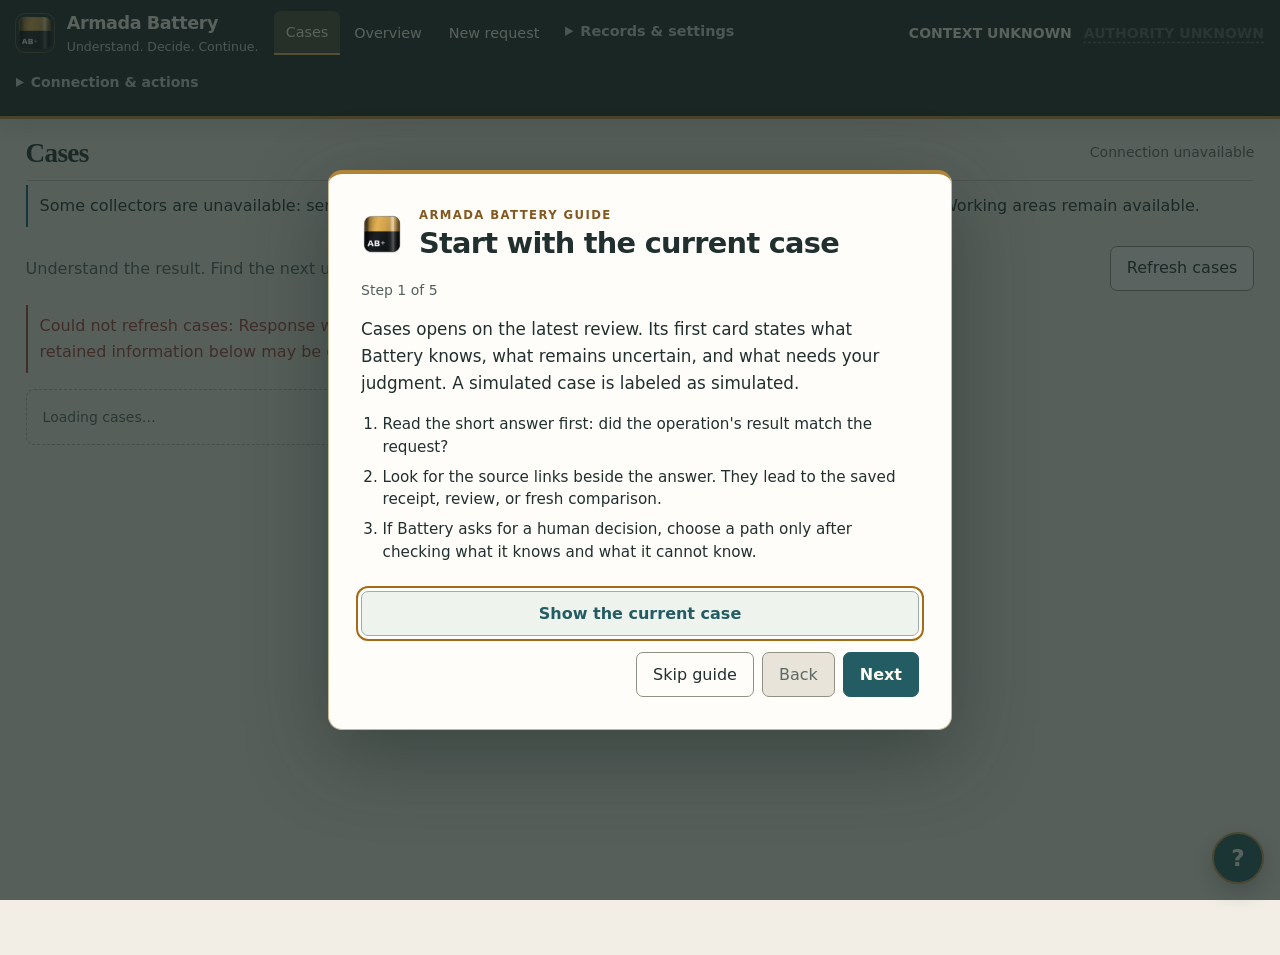
==== commit d8d13e80: "Refine Battery case UI with fieldbook visual system" ====
--- a/static/index.html
+++ b/static/index.html
@@ -5,7 +5,7 @@
     <meta name="viewport" content="width=device-width, initial-scale=1" />
     <title>Armada Battery · Operations</title>
     <link rel="icon" href="/static/battery-logo.png" />
-    <link rel="stylesheet" href="/static/app.css?v=7cd8aec24669" />
+    <link rel="stylesheet" href="/static/app.css?v=029996c6eddb" />
   </head>
   <body>
     <a class="skip" href="#workspace">Skip to workspace</a>
@@ -187,6 +187,6 @@
       <div id="help-try-slot"></div>
       <div class="help-actions"><button id="help-dismiss" type="button">Skip guide</button><button id="help-back" type="button">Back</button><button id="help-next" type="button" class="primary">Next</button></div>
     </dialog>
-    <script src="/static/app.js?v=cd145846c967"></script>
+    <script src="/static/app.js?v=0238aa95de22"></script>
   </body>
 </html>
--- a/static/app.css
+++ b/static/app.css
@@ -1133,3 +1133,156 @@
   .case-next-step { grid-column: 2; grid-row: 3; }
 }
 @media (prefers-reduced-motion: reduce) { .case-track { scroll-behavior: auto; } }
+
+/* Battery fieldbook: warm paper for reading, graphite for navigation, brass from the mark. */
+:root {
+  color-scheme: light;
+  --bg: #f2eee5;
+  --surface: #fffdfa;
+  --raised: #eae4d8;
+  --rule: #b9b5aa;
+  --text: #20302f;
+  --text-2: #53615f;
+  --brand: #855820;
+  --verify: #155f75;
+  --focus: #a66b16;
+  --safe: #236a48;
+  --watch: #875a13;
+  --act: #a33f38;
+  --blocked: #8f416c;
+  --unknown: #52605d;
+  --control-border: #928f84;
+}
+body { background: var(--bg); }
+h1, h2, h3 { color: var(--text); }
+button, input, select, textarea { border-radius: 7px; }
+button { background: var(--surface); border-color: var(--control-border); }
+button:hover:not(:disabled), .decision-brief button:hover:not(:disabled) { background: #eee5d3; border-color: #776d58; }
+button:disabled { background: #e9e4d9; color: #5c6763; }
+button.primary { color: #fffaf0; background: #245c64; border-color: #245c64; }
+button.primary:hover:not(:disabled) { color: #fff; background: #174952; border-color: #174952; }
+input, select, textarea, .decision-brief textarea { background: #fffdfa; color: var(--text); }
+input[type=radio], input[type=checkbox] { accent-color: #245c64; }
+pre { background: #21302f; color: #f2f0e8; border-color: #4b605a; }
+.status-bar {
+  --surface: #1c2b29;
+  --raised: #314440;
+  --rule: #51635b;
+  --text: #faf5eb;
+  --text-2: #c7d4cf;
+  --brand: #e0b763;
+  --verify: #b0dfeb;
+  --safe: #a6e0b7;
+  --watch: #f3d493;
+  --act: #ffbeb4;
+  --blocked: #f1bade;
+  background: #1c2b29;
+  color: var(--text);
+  border-bottom: 3px solid #bd8d3d;
+  box-shadow: 0 8px 20px #19282020;
+}
+.status-bar .brand { color: #faf5eb; }
+.status-bar .wordmark { font-weight: 740; letter-spacing: -.025em; }
+.status-bar .brand img { box-shadow: 0 0 0 1px #d3ad674d; }
+.status-bar button, .status-bar .nav-more-items { color: var(--text); }
+.status-bar button { background: transparent; border-color: transparent; }
+.status-bar button:hover:not(:disabled), #navigation .nav-more summary:hover { background: #314440; border-color: transparent; }
+#navigation [aria-current="page"] { color: #fff7e7; background: #4a4839; border-bottom-color: #e0b763; }
+#navigation .nav-more[open] summary, #navigation .nav-more:has([aria-current="page"]) summary { background: #314440; }
+.status-bar .instance-detail[open] { border-top: 1px solid #51635b; }
+main { max-width: 132rem; margin-inline: auto; padding-bottom: clamp(3rem, 6vw, 6rem); }
+.page-heading { padding-bottom: .65rem; border-bottom: 1px solid #d1c9b9; }
+.page-heading h1 { font-family: Georgia, "Iowan Old Style", serif; font-size: clamp(1.7rem, 2vw, 2.35rem); font-weight: 600; }
+.page-heading > span { color: #5e6963; }
+.eyebrow { color: var(--brand); text-transform: uppercase; letter-spacing: .12em; font-size: .73rem; font-weight: 750; }
+.case-toolbar { padding: .2rem 0 .25rem; }
+.case-toolbar .case-target { color: #53615f; }
+.case-card, .case-filters, .finding-card, .receipt-document, #login-panel, #page-content > details { background: #fffdfa; box-shadow: 0 4px 14px #3c34240b; }
+.case-card { border-top: 3px solid #b4853c; }
+.case-card button { color: #155f75; }
+.case-overview {
+  background: #fffaf0;
+  color: #20302f;
+  border: 1px solid #d1b97e;
+  border-left: 7px solid #b18436;
+  border-top: 1px solid #d1b97e;
+  border-radius: 4px 15px 15px 4px;
+  box-shadow: 0 15px 38px #6a57331a;
+  padding: clamp(1.4rem, 2.5vw, 2.7rem);
+}
+.case-overview > .eyebrow { color: #855820; }
+.case-overview h2 { font-family: Georgia, "Iowan Old Style", serif; font-weight: 600; font-size: clamp(2.05rem, 3.5vw, 3.45rem); line-height: 1.06; letter-spacing: -.045em; }
+.case-overview-summary { max-width: 53ch; font-size: clamp(1.05rem, 1.25vw, 1.25rem); line-height: 1.58; color: #35433e; }
+.case-logic { padding-top: 1rem; border-top: 1px solid #d8cbb2; color: #344441; }
+.case-logic > p { max-width: 65ch; }
+.case-logic-sources { padding-top: .3rem; }
+.case-sources-label { flex-basis: 100%; color: #6c6658; font-size: .7rem; font-weight: 750; letter-spacing: .12em; text-transform: uppercase; }
+.case-logic-sources .source-note { margin: 0; }
+.case-next-step { max-width: 62ch; padding: .8rem 1rem; border-left: 4px solid #245c64; background: #e8f0ed; border-radius: 0 8px 8px 0; font-weight: 650; }
+.case-stage-controls { margin: 1.15rem auto .75rem; }
+.case-stage-label { color: #344441; font-weight: 700; letter-spacing: .015em; }
+.case-stage-controls button { background: #fffdfa; border-color: #8e9c93; color: #245c64; box-shadow: 0 3px 9px #20302f14; }
+.case-stage-controls button:hover:not(:disabled) { background: #e9f1ee; border-color: #245c64; }
+.case-stage-controls button:disabled { color: #6c7772; box-shadow: none; }
+.case-slide .case-action { max-width: 96rem; }
+.case-action .decision-brief {
+  background: #fffdfa;
+  border: 1px solid #d4cfc3;
+  border-left: 5px solid #b18436;
+  border-top: 1px solid #d4cfc3;
+  border-radius: 5px 13px 13px 5px;
+  box-shadow: 0 12px 30px #60543d14;
+  padding: clamp(1.3rem, 2.5vw, 2.6rem);
+}
+.decision-brief > h2 { font-family: Georgia, "Iowan Old Style", serif; font-weight: 600; font-size: clamp(1.9rem, 2.7vw, 2.55rem); }
+.decision-brief .brief-meta { color: #5a6864; }
+.decision-form legend { font-size: 1.13rem; color: #20302f; }
+.decision-option { background: #faf7f0; border-color: #b6b2a7; min-height: 6.5rem; }
+.decision-option:hover { border-color: #8c6a31; background: #f6efdf; }
+.decision-option:has(input:checked) { background: #e7f1ed; border-color: #245c64; box-shadow: inset 4px 0 #245c64; }
+.decision-option span span { color: #53615f; line-height: 1.5; }
+.decision-brief textarea { background: #fffdfa; }
+.decision-next { color: #24483f; background: #e8f0ed; border-left-color: #245c64; }
+.case-receipt { border-color: #cbb990; border-top-color: #b18436; background: #f9f0de; box-shadow: 0 10px 25px #55432a16; }
+.case-receipt h2, .review-story h2 { font-family: Georgia, "Iowan Old Style", serif; font-weight: 600; }
+.review-story, .full-case-review, .case-slide .brief-context { background: #fffdfa; border-color: #d4cfc3; box-shadow: 0 7px 22px #4c403016; }
+.review-story { border-top: 3px solid #245c64; }
+.case-story li { border-left-color: #c7d0c8; }
+.case-story li::before { background: #e7eee9; color: #245c64; border-color: #a6b8ad; }
+.case-slide .brief-context { border-top: 3px solid #245c64; }
+.full-case-review { border-top: 3px solid #b18436; }
+.brief-evidence-summary { background: transparent; }
+.full-review-ratings p { background: #f5f0e7; }
+.proof-result {
+  --rule: #526960; --raised: #304a43; --text: #faf5e9; --text-2: #d2ddd5;
+  --safe: #a5dfb8; --verify: #b0dfeb;
+  color: var(--text); background: #203832; border-color: #526960; border-top-color: #d5aa5c;
+}
+.proof-result h2 { color: #faf5e9; }
+.proof-result .eyebrow { color: #e5bd73; }
+.proof-result .proof-lede { color: #dce7df; }
+.proof-result button { color: #f8f3e8; }
+.proof-result button:hover:not(:disabled) { color: #fff; background: #315c58; }
+#help-launcher { color: #fff9eb; background: #245c64; border-color: #c29b53; box-shadow: 0 8px 20px #19312b45; }
+#help-launcher:hover:not(:disabled) { color: #fff; background: #174952; }
+#help-dialog { background: #fffdfa; border-color: #c7b891; border-top-color: #b18436; box-shadow: 0 25px 80px #17262370; }
+#help-dialog::backdrop { background: #182522b5; }
+#help-dialog .help-head h2 { color: #20302f; }
+#help-try-slot button { background: #eef3ee; border-color: #9caeaa; color: #245c64; font-weight: 650; }
+@container (min-width: 72rem) {
+  .case-logic { margin: 0; padding: .15rem 0 .15rem clamp(1.5rem, 3vw, 3rem); border-top: 0; border-left: 1px solid #d8cbb2; }
+}
+@media (min-width: 1000px) {
+  .decision-form fieldset { display: grid; grid-template-columns: repeat(2, minmax(0, 1fr)); gap: .15rem .85rem; }
+  .decision-form legend { margin-bottom: .8rem; }
+  .decision-option { margin: .35rem 0; }
+}
+@media (max-width: 600px) {
+  main { padding: .95rem .75rem 3rem; }
+  .page-heading h1 { font-size: 1.8rem; }
+  .case-overview { padding: 1.25rem 1.05rem; border-left-width: 5px; }
+  .case-overview h2 { font-size: clamp(2rem, 9vw, 2.4rem); }
+  .case-overview-summary { font-size: 1rem; }
+  .case-next-step { margin-top: 1rem; }
+  .decision-option { min-height: 0; }
+}
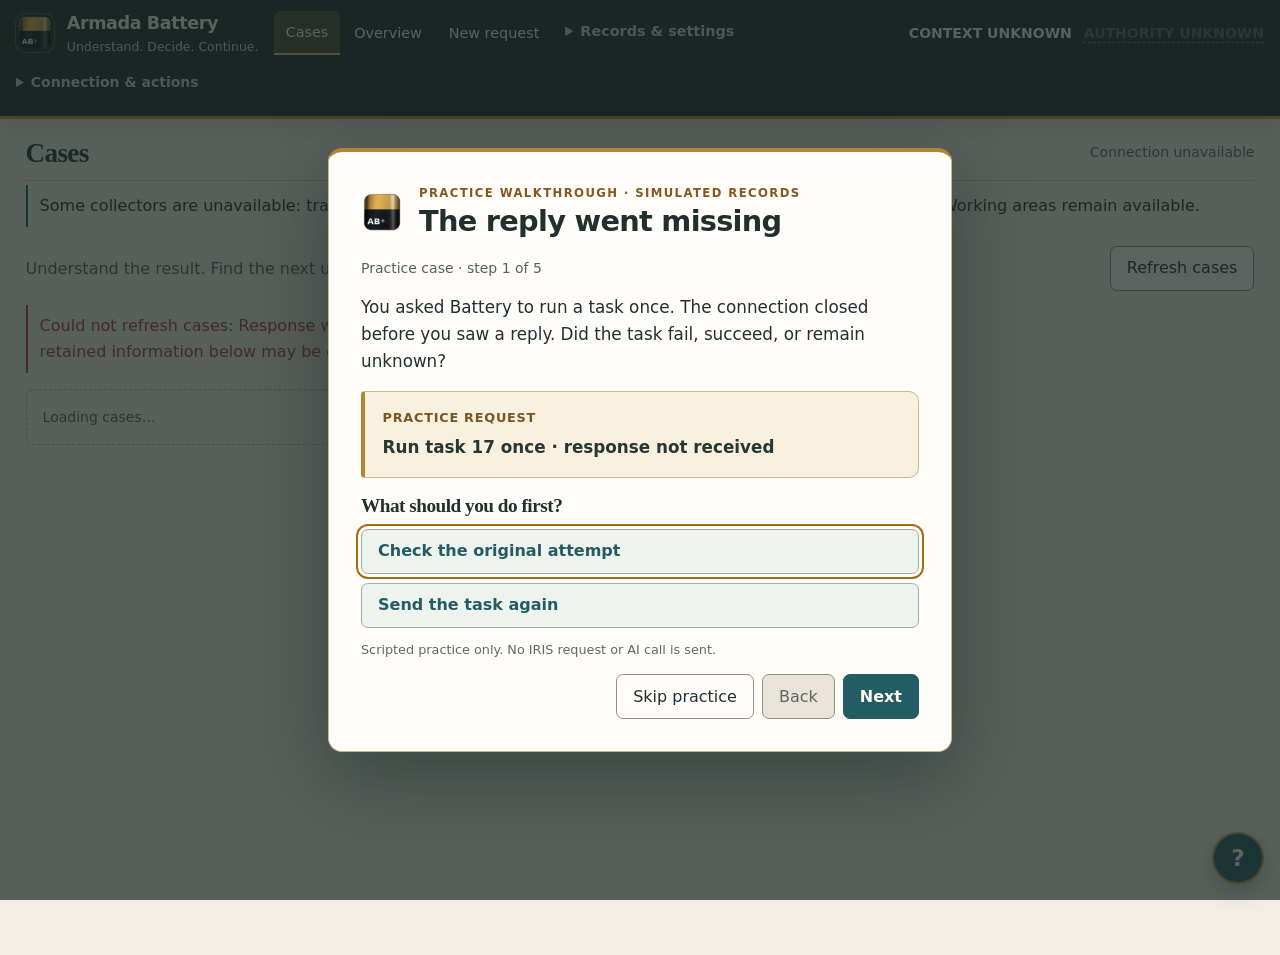
==== commit 04598ae0: "Add credential-free first-run Battery practice case" ====
--- a/static/index.html
+++ b/static/index.html
@@ -5,7 +5,7 @@
     <meta name="viewport" content="width=device-width, initial-scale=1" />
     <title>Armada Battery · Operations</title>
     <link rel="icon" href="/static/battery-logo.png" />
-    <link rel="stylesheet" href="/static/app.css?v=029996c6eddb" />
+    <link rel="stylesheet" href="/static/app.css?v=76207b6d9934" />
   </head>
   <body>
     <a class="skip" href="#workspace">Skip to workspace</a>
@@ -179,14 +179,16 @@
         </section>
       </main>
     </div>
-    <button id="help-launcher" type="button" aria-label="Open Battery guide" title="Battery guide">?</button>
+    <button id="help-launcher" type="button" aria-label="Open practice walkthrough" title="Practice walkthrough">?</button>
     <dialog id="help-dialog" aria-labelledby="help-title">
-      <div class="help-head"><img src="/static/battery-logo.png" width="42" height="42" alt="" /><div><p class="eyebrow">Armada Battery guide</p><h2 id="help-title">Start with what needs your judgment</h2></div></div>
+      <div class="help-head"><img src="/static/battery-logo.png" width="42" height="42" alt="" /><div><p class="eyebrow">Practice walkthrough · simulated records</p><h2 id="help-title">A reply goes missing</h2></div></div>
       <p id="help-progress" class="quiet"></p>
       <div id="help-body"></div>
+      <div id="help-feedback" role="status" aria-live="polite"></div>
       <div id="help-try-slot"></div>
-      <div class="help-actions"><button id="help-dismiss" type="button">Skip guide</button><button id="help-back" type="button">Back</button><button id="help-next" type="button" class="primary">Next</button></div>
+      <p class="help-boundary">Scripted practice only. No IRIS request or AI call is sent.</p>
+      <div class="help-actions"><button id="help-dismiss" type="button">Skip practice</button><button id="help-back" type="button">Back</button><button id="help-next" type="button" class="primary">Next</button></div>
     </dialog>
-    <script src="/static/app.js?v=0238aa95de22"></script>
+    <script src="/static/app.js?v=60f0e975335f"></script>
   </body>
 </html>
--- a/static/app.css
+++ b/static/app.css
@@ -1269,6 +1269,23 @@
 #help-dialog::backdrop { background: #182522b5; }
 #help-dialog .help-head h2 { color: #20302f; }
 #help-try-slot button { background: #eef3ee; border-color: #9caeaa; color: #245c64; font-weight: 650; }
+.help-record { margin: 1rem 0; padding: 1rem 1.1rem; border: 1px solid #cbb990; border-left: 4px solid #b18436; border-radius: 4px 10px 10px 4px; background: #f9f0de; }
+.help-record[hidden] { display: none; }
+.help-record strong { display: block; color: #795523; font-size: .8rem; letter-spacing: .06em; text-transform: uppercase; }
+.help-record p { margin: .35rem 0 0; color: #263734; font-weight: 650; }
+#help-body h3 { margin: .8rem 0 .1rem; font-family: Georgia, "Iowan Old Style", serif; font-size: 1.2rem; }
+#help-try-slot { display: grid; gap: .55rem; }
+#help-try-slot button { text-align: left; }
+#help-try-slot button[aria-pressed="true"] { border-color: #245c64; background: #e4f0eb; box-shadow: inset 4px 0 #245c64; }
+#help-feedback { min-height: 0; margin-top: .5rem; padding: .8rem 1rem; border-left: 4px solid #245c64; border-radius: 0 7px 7px 0; background: #e8f0ed; color: #20302f; line-height: 1.45; }
+#help-feedback:empty { display: none; }
+#help-feedback[data-result="reconsider"] { border-left-color: #a36a27; background: #fbf1de; }
+.help-boundary { margin: .8rem 0 0; color: #5f6862; font-size: .8rem; line-height: 1.35; }
+@media (max-width: 600px) {
+  #help-dialog[open] { overflow-y: auto; }
+  #help-body { flex: none; overflow: visible; }
+  .help-actions { position: sticky; bottom: -.1rem; z-index: 1; padding-top: .6rem; background: #fffdfa; box-shadow: 0 -.6rem 1rem #fffdfa; }
+}
 @container (min-width: 72rem) {
   .case-logic { margin: 0; padding: .15rem 0 .15rem clamp(1.5rem, 3vw, 3rem); border-top: 0; border-left: 1px solid #d8cbb2; }
 }
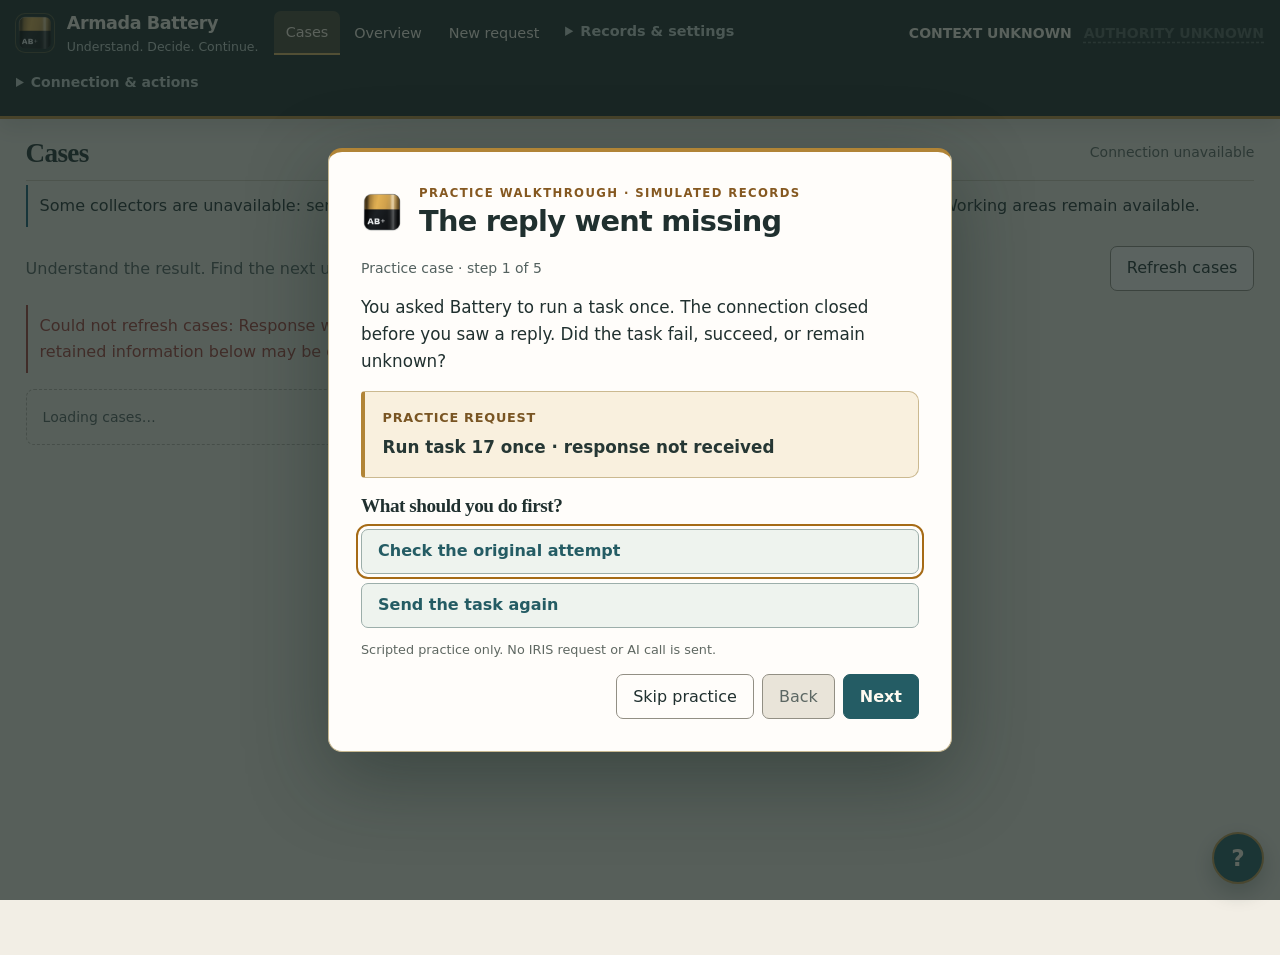
==== commit f0e429e9: "Add guided first-run Battery practice and in-app tour" ====
--- a/static/index.html
+++ b/static/index.html
@@ -5,7 +5,7 @@
     <meta name="viewport" content="width=device-width, initial-scale=1" />
     <title>Armada Battery · Operations</title>
     <link rel="icon" href="/static/battery-logo.png" />
-    <link rel="stylesheet" href="/static/app.css?v=76207b6d9934" />
+    <link rel="stylesheet" href="/static/app.css?v=63d1d6dd4208" />
   </head>
   <body>
     <a class="skip" href="#workspace">Skip to workspace</a>
@@ -189,6 +189,12 @@
       <p class="help-boundary">Scripted practice only. No IRIS request or AI call is sent.</p>
       <div class="help-actions"><button id="help-dismiss" type="button">Skip practice</button><button id="help-back" type="button">Back</button><button id="help-next" type="button" class="primary">Next</button></div>
     </dialog>
-    <script src="/static/app.js?v=60f0e975335f"></script>
+    <aside id="app-tour" aria-labelledby="app-tour-title" hidden>
+      <p id="app-tour-progress" class="eyebrow"></p>
+      <h2 id="app-tour-title"></h2>
+      <p id="app-tour-copy"></p>
+      <div class="app-tour-actions"><button id="app-tour-stop" type="button">End tour</button><button id="app-tour-back" type="button">Back</button><button id="app-tour-next" type="button" class="primary">Next</button></div>
+    </aside>
+    <script src="/static/app.js?v=bb69e3592216"></script>
   </body>
 </html>
--- a/static/app.css
+++ b/static/app.css
@@ -1281,10 +1281,25 @@
 #help-feedback:empty { display: none; }
 #help-feedback[data-result="reconsider"] { border-left-color: #a36a27; background: #fbf1de; }
 .help-boundary { margin: .8rem 0 0; color: #5f6862; font-size: .8rem; line-height: 1.35; }
+.app-tour-target { outline: 4px solid #b18436; outline-offset: 4px; scroll-margin-top: 1.5rem; }
+#app-tour { position: fixed; right: 1rem; bottom: 1rem; z-index: 35; width: min(23rem, calc(100vw - 2rem)); max-height: min(80vh, 28rem); overflow-y: auto; padding: 1.15rem; border: 1px solid #bd9a5f; border-top: 5px solid #b18436; border-radius: 12px; background: #fffdfa; color: #20302f; box-shadow: 0 16px 50px #192a2860; }
+#app-tour[hidden] { display: none; }
+#app-tour h2 { margin: .25rem 0 .5rem; font-family: Georgia, "Iowan Old Style", serif; font-size: 1.5rem; }
+#app-tour p { line-height: 1.5; }
+#app-tour .eyebrow { margin: 0; color: #855820; }
+.app-tour-actions { display: flex; gap: .4rem; flex-wrap: wrap; margin-top: 1rem; }
+.app-tour-actions button { min-height: 44px; }
+.app-tour-actions #app-tour-stop { margin-right: auto; }
+.message, .error-message { overflow-wrap: anywhere; }
 @media (max-width: 600px) {
+  #navigation { min-width: 0; max-width: 100%; }
+  #navigation .nav-toggle { max-width: calc(100vw - 1.5rem); white-space: normal; text-align: left; }
+  #nav-current { overflow-wrap: anywhere; }
   #help-dialog[open] { overflow-y: auto; }
   #help-body { flex: none; overflow: visible; }
   .help-actions { position: sticky; bottom: -.1rem; z-index: 1; padding-top: .6rem; background: #fffdfa; box-shadow: 0 -.6rem 1rem #fffdfa; }
+  #app-tour { right: .5rem; left: .5rem; bottom: max(.5rem, env(safe-area-inset-bottom)); width: auto; max-height: min(42vh, 20rem); padding: .85rem 1rem; }
+  #app-tour h2 { font-size: 1.25rem; }
 }
 @container (min-width: 72rem) {
   .case-logic { margin: 0; padding: .15rem 0 .15rem clamp(1.5rem, 3vw, 3rem); border-top: 0; border-left: 1px solid #d8cbb2; }
